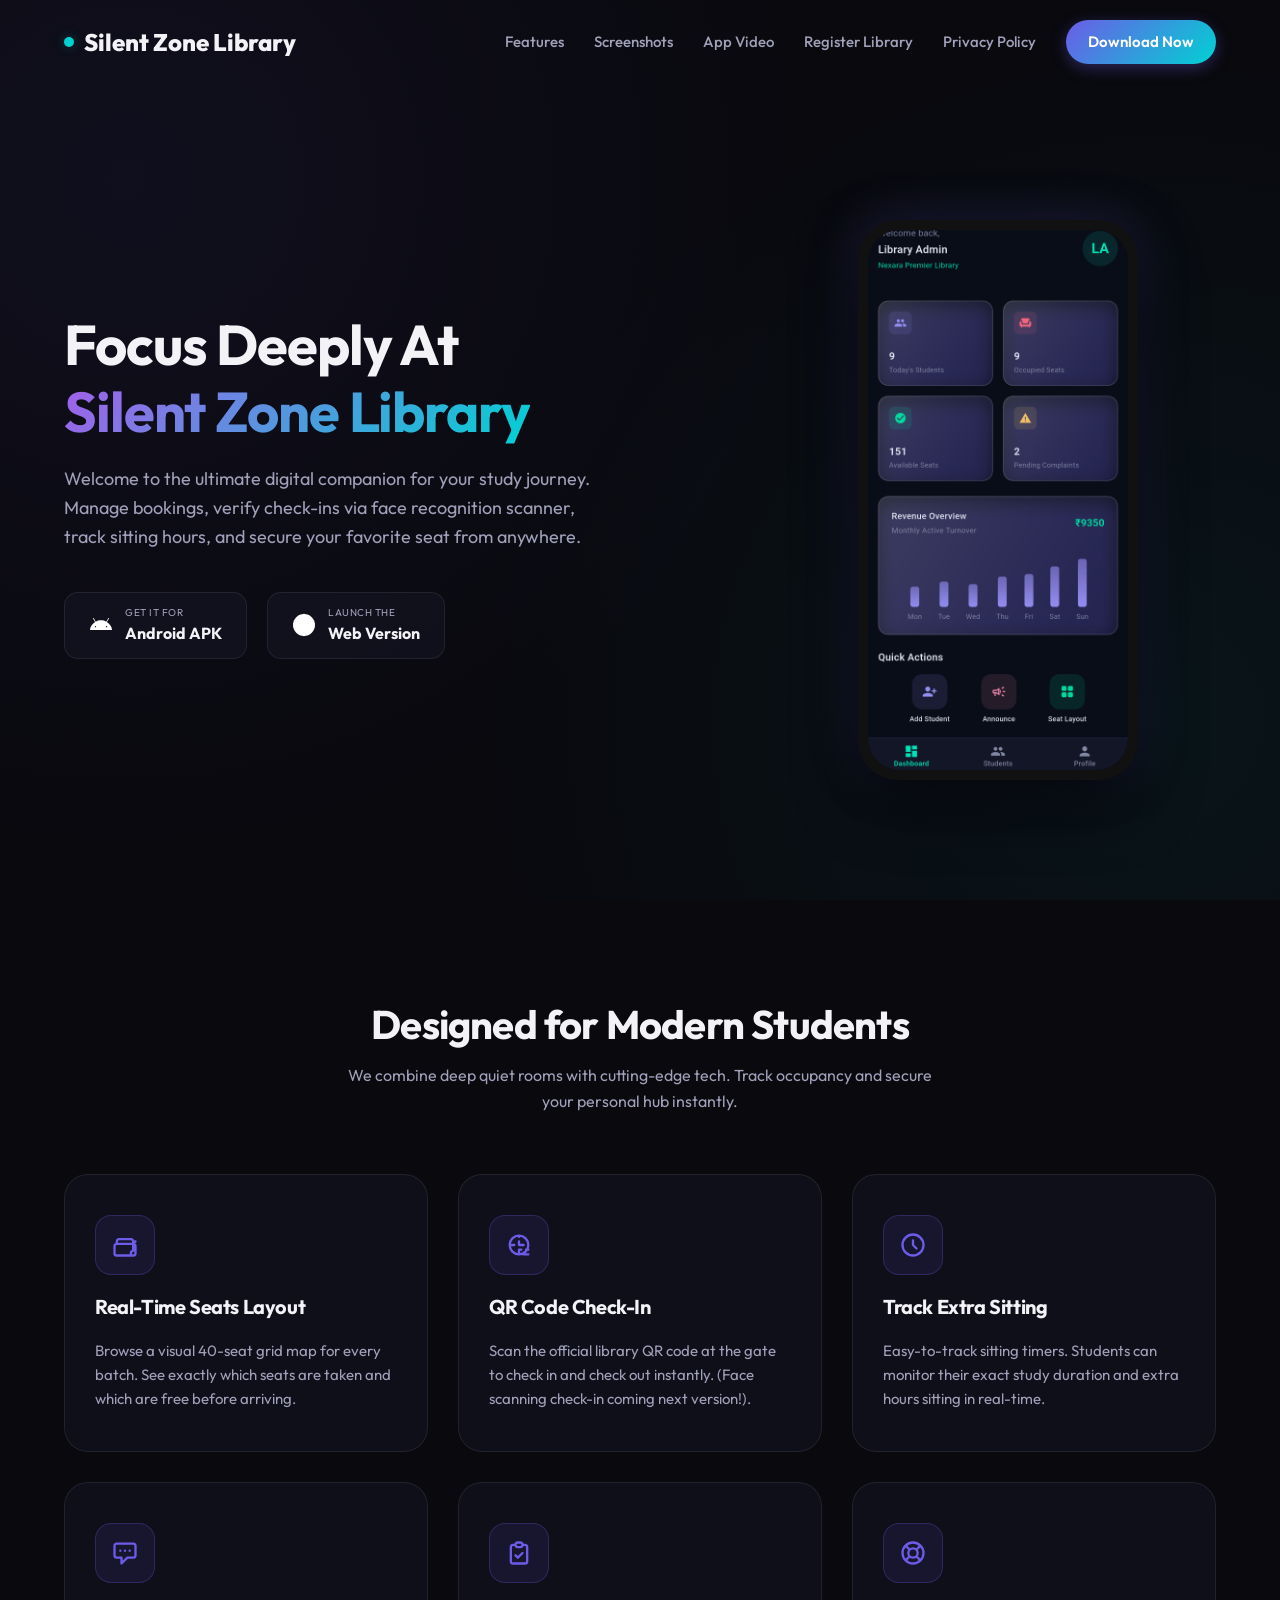
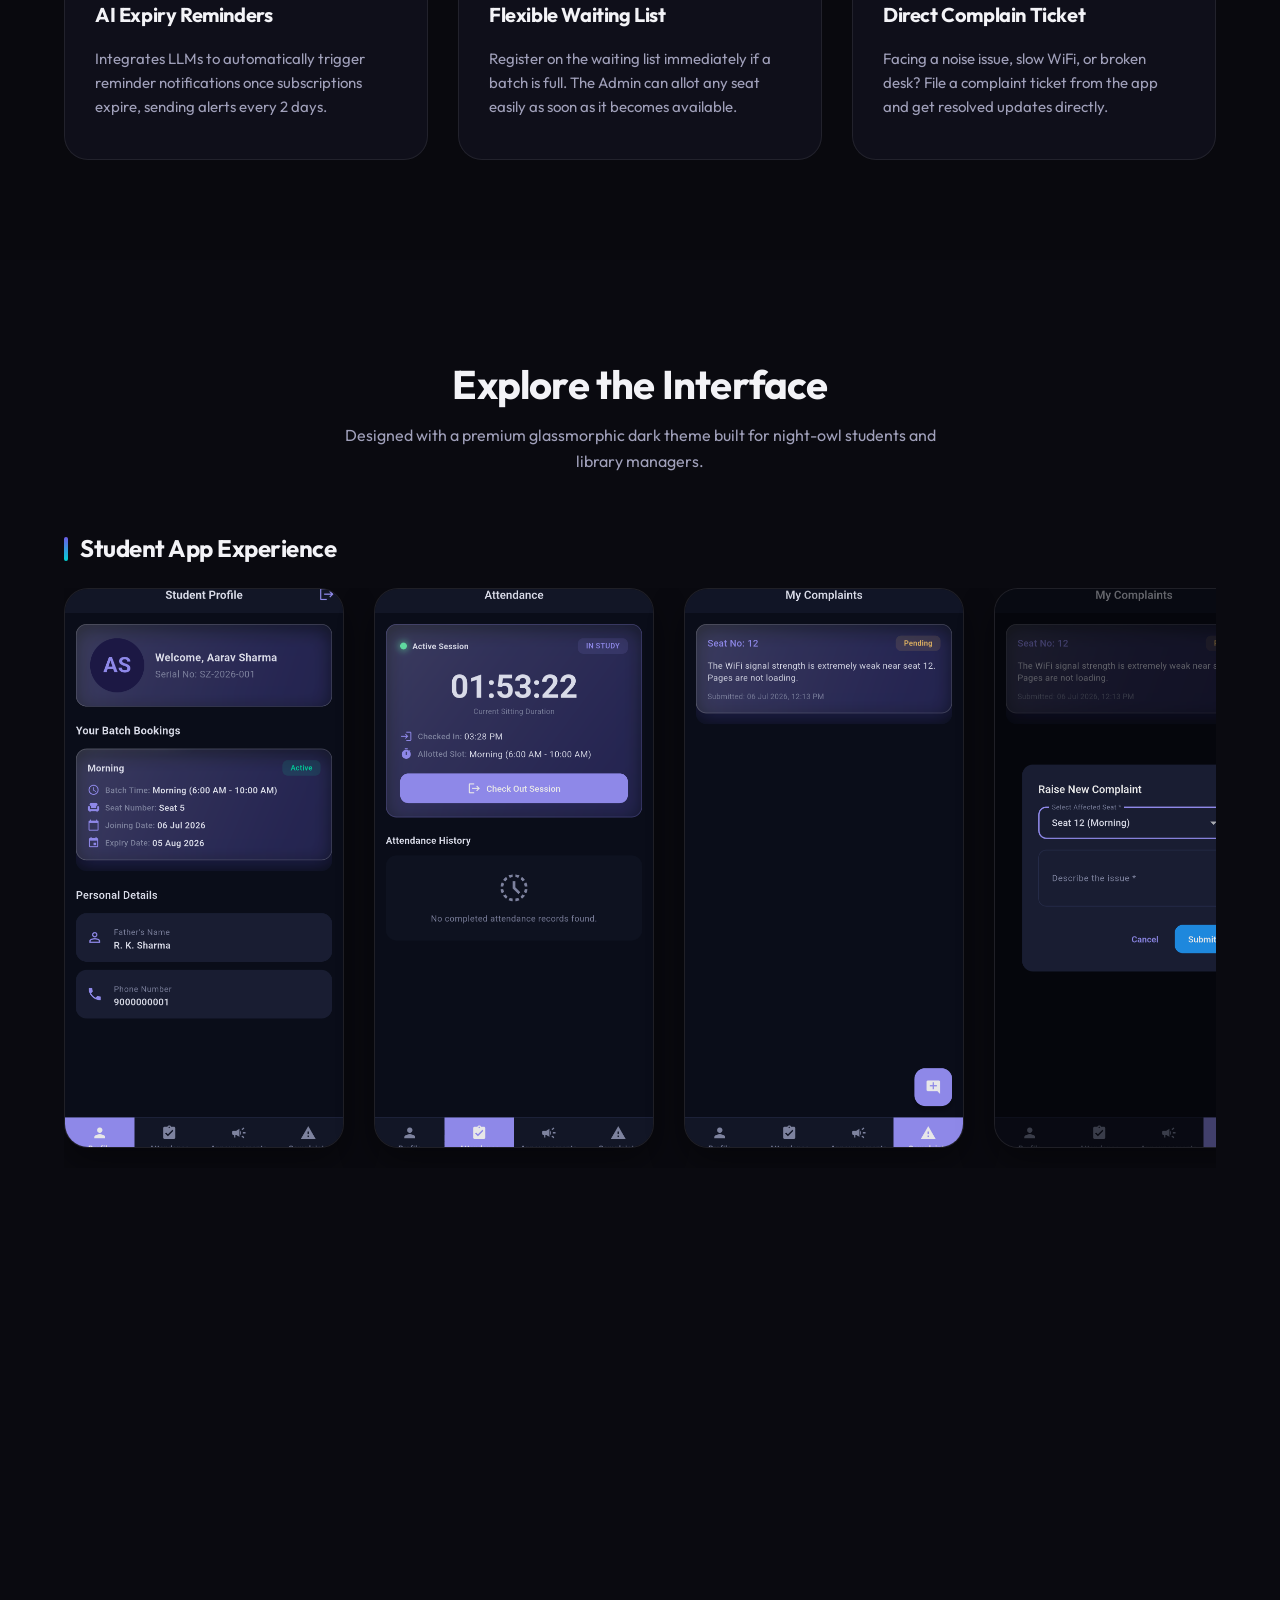
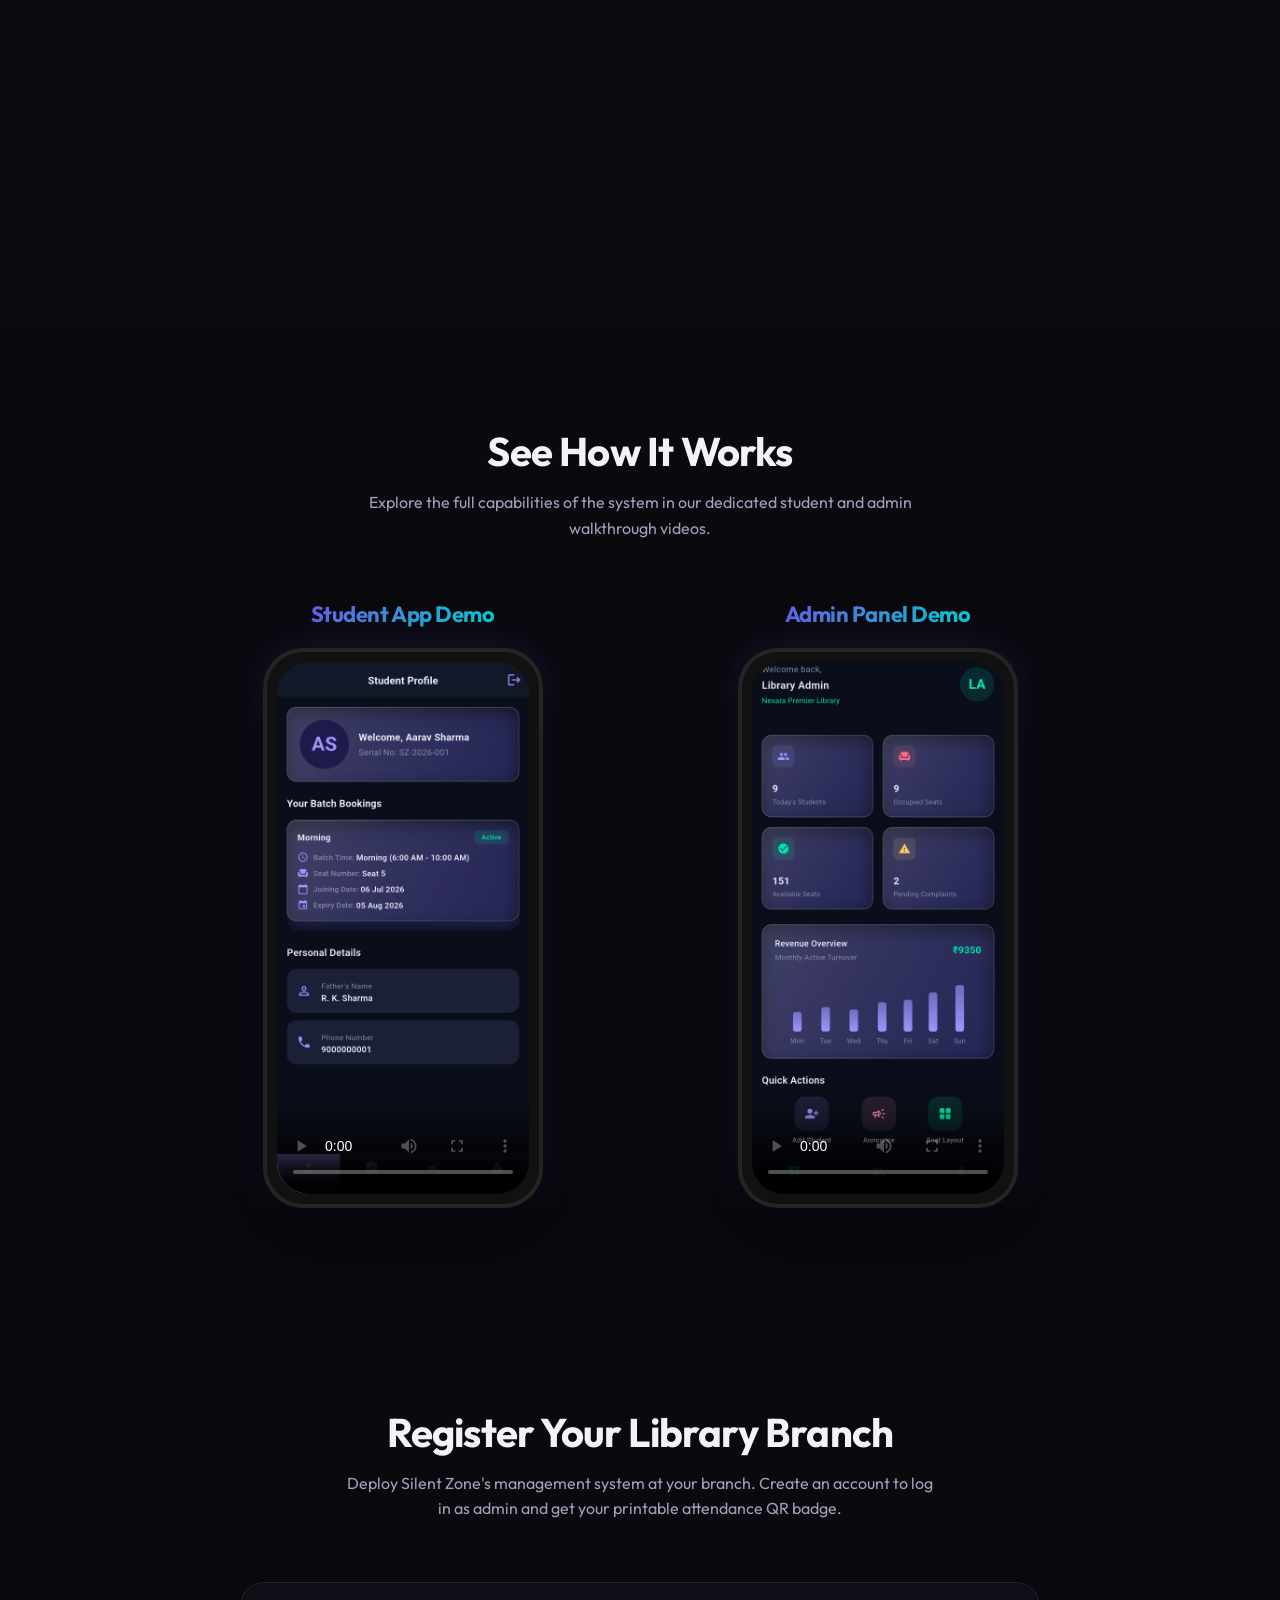
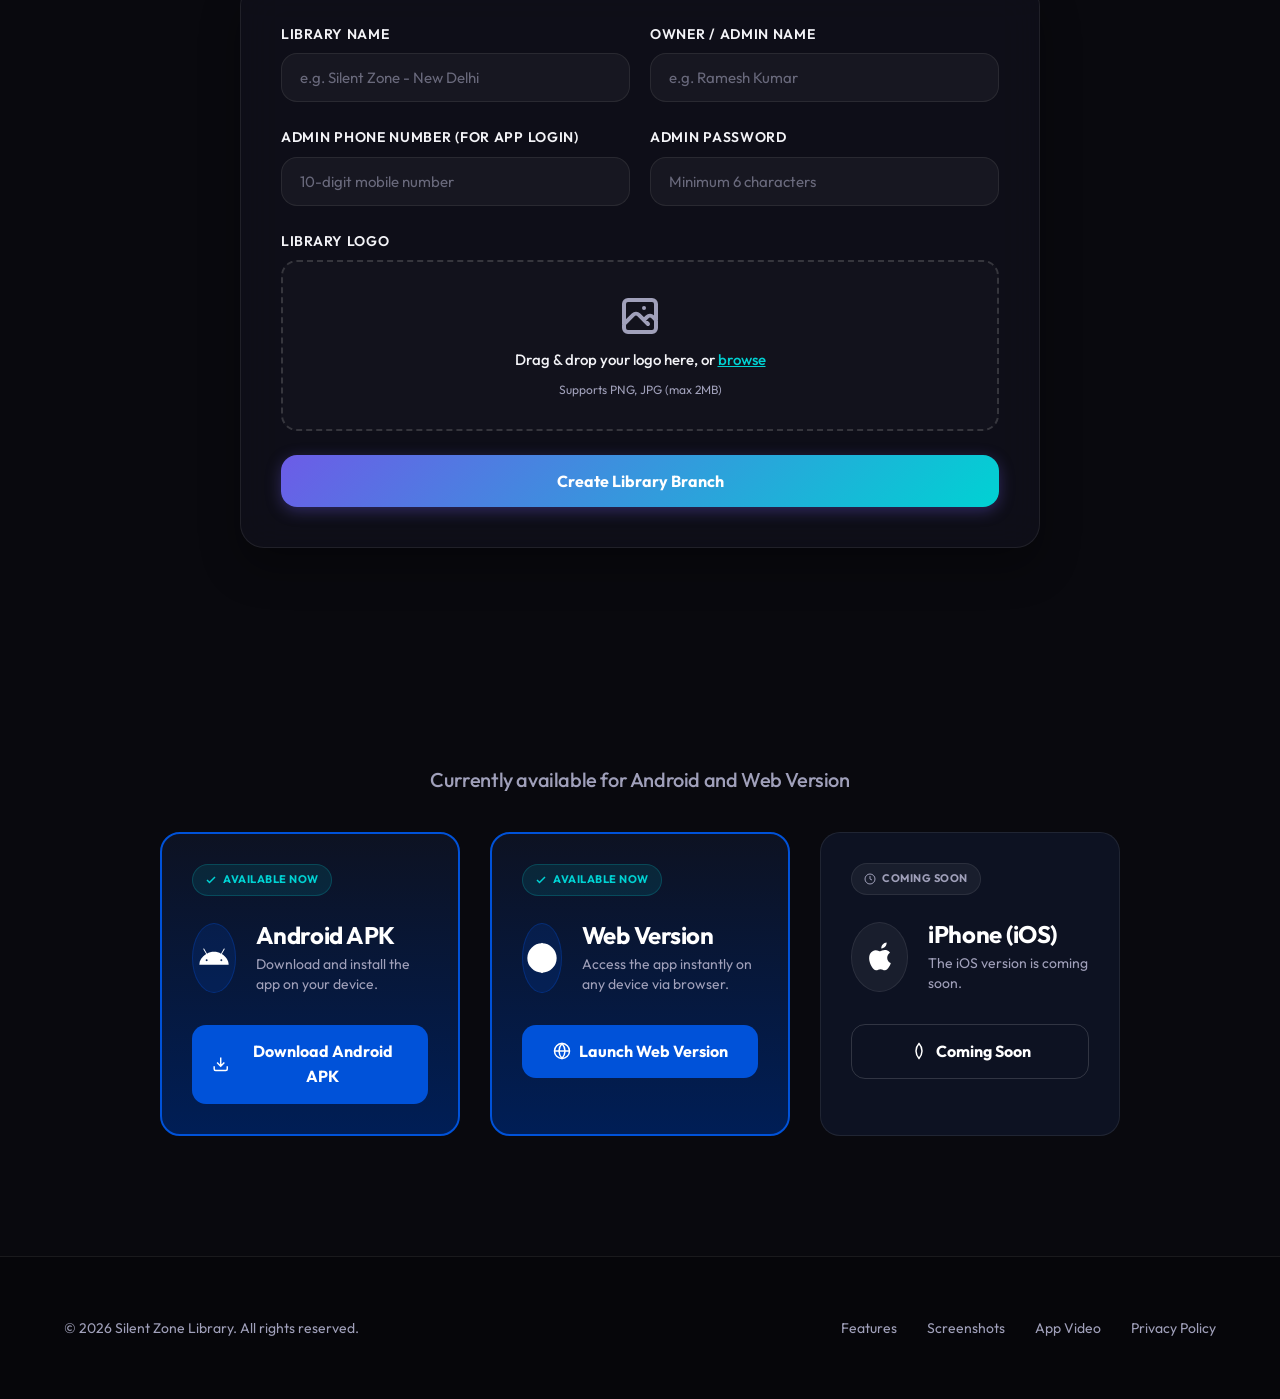
==== index.html @ d684bdae "Initial commit" ====
<!DOCTYPE html>
<html lang="en">
<head>
    <script>document.documentElement.classList.add('js-enabled');</script>
    <meta charset="UTF-8">
    <meta name="viewport" content="width=device-width, initial-scale=1.0">
    <title>Silent Zone Library - Premium Study Space App</title>
    <!-- Google Fonts -->
    <link rel="preconnect" href="https://fonts.googleapis.com">
    <link rel="preconnect" href="https://fonts.gstatic.com" crossorigin>
    <link href="https://fonts.googleapis.com/css2?family=Outfit:wght@400;600;700;800&family=Inter:wght@400;500;600&display=swap" rel="stylesheet">
    <!-- Custom Style Sheet -->
    <link rel="stylesheet" href="styles.css">
</head>
<body>

    <!-- Header & Navigation -->
    <header>
        <div class="nav-container">
            <a href="#" class="brand">
                <div class="brand-dot"></div>
                Silent Zone Library
            </a>
            <nav>
                <a href="#features">Features</a>
                <a href="#screenshots">Screenshots</a>
                <a href="#video">App Video</a>
                <a href="#register">Register Library</a>
                <a href="privacy.html">Privacy Policy</a>
                <a href="#download" class="btn-header">Download Now</a>
            </nav>
        </div>
    </header>

    <!-- Hero Section -->
    <section class="hero" id="home">
        <div class="hero-container">
            <div class="hero-content reveal active">
                <h1>Focus Deeply At <br><span class="gradient-text">Silent Zone Library</span></h1>
                <p>Welcome to the ultimate digital companion for your study journey. Manage bookings, verify check-ins via face recognition scanner, track sitting hours, and secure your favorite seat from anywhere.</p>
                
                <div class="download-badges">
                    <!-- Android Download Link -->
                    <a href="./assets/apk/app-release.apk" download class="badge-btn">
                        <svg viewBox="0 0 24 24">
                            <path d="M17.52 14.37c-.38 0-.7-.31-.7-.7s.31-.7.7-.7.7.31.7.7-.32.7-.7.7zm-11.04 0c-.38 0-.7-.31-.7-.7s.31-.7.7-.7.7.31.7.7-.31.7-.7.7zm11.4-5.32l2.08-3.61c.1-.17.04-.39-.13-.49-.17-.1-.39-.04-.49.13l-2.11 3.65C15.82 7.73 14 7.25 12 7.25s-3.82.48-5.24 1.48L4.65 5.08c-.1-.17-.32-.23-.49-.13-.17.1-.23.32-.13.49l2.08 3.61C2.94 11.23 1 13.9 1 17h22c0-3.1-1.94-5.77-5.12-7.95zM3.05 18C3.02 18 3 18 3 18h18c0 0-.02 0-.05 0H3.05z"/>
                        </svg>
                        <div class="badge-text">
                            <span>Get it for</span>
                            <span>Android APK</span>
                        </div>
                    </a>
                    <!-- Web Version Link -->
                    <a href="https://libraryq.netlify.app/" target="_blank" class="badge-btn">
                        <svg viewBox="0 0 24 24" fill="none" stroke="currentColor" stroke-width="2" style="width: 24px; height: 24px; stroke: #fff;">
                            <circle cx="12" cy="12" r="10"></circle>
                            <line x1="2" y1="12" x2="22" y2="12"></line>
                            <path d="M12 2a15.3 15.3 0 0 1 4 10 15.3 15.3 0 0 1-4 10 15.3 15.3 0 0 1-4-10 15.3 15.3 0 0 1 4-10z"></path>
                        </svg>
                        <div class="badge-text">
                            <span>Launch the</span>
                            <span>Web Version</span>
                        </div>
                    </a>
                </div>
            </div>
            
            <div class="hero-visual reveal">
                <div class="hero-mockup-wrapper">
                    <div class="hero-mockup-screen">
                        <img src="assets/images/screenshot_2.png" alt="Silent Zone App Home" class="hero-mockup-image">
                    </div>
                </div>
            </div>
        </div>
    </section>

    <!-- Features Section -->
    <section class="features" id="features">
        <div class="section-header reveal">
            <h2>Designed for Modern Students</h2>
            <p>We combine deep quiet rooms with cutting-edge tech. Track occupancy and secure your personal hub instantly.</p>
        </div>
        
        <div class="features-grid">
            <!-- Feature 1 -->
            <div class="feature-card reveal">
                <div class="feature-icon-wrapper">
                    <svg fill="none" stroke="currentColor" viewBox="0 0 24 24">
                        <path stroke-linecap="round" stroke-linejoin="round" stroke-width="2" d="M19 11H5m14 0a2 2 0 012 2v6a2 2 0 11-2-2v-6a2 2 0 012-2zM5 11V9a2 2 0 012-2h10a2 2 0 012 2v2M5 11a2 2 0 00-2 2v6a2 2 0 002 2h14a2 2 0 002-2v-6a2 2 0 00-2-2H5z"></path>
                    </svg>
                </div>
                <h3>Real-Time Seats Layout</h3>
                <p>Browse a visual 40-seat grid map for every batch. See exactly which seats are taken and which are free before arriving.</p>
            </div>
            <!-- Feature 2 -->
            <div class="feature-card reveal">
                <div class="feature-icon-wrapper">
                    <svg fill="none" stroke="currentColor" viewBox="0 0 24 24">
                        <path stroke-linecap="round" stroke-linejoin="round" stroke-width="2" d="M12 4v1m6 11h2m-6 0h-2v4m0-11v3m0 0h.01M12 12h4.01M16 20h4M4 12h4m12 0a8 8 0 11-16 0 8 8 0 0116 0z"></path>
                    </svg>
                </div>
                <h3>QR Code Check-In</h3>
                <p>Scan the official library QR code at the gate to check in and check out instantly. (Face scanning check-in coming next version!).</p>
            </div>
            <!-- Feature 3 -->
            <div class="feature-card reveal">
                <div class="feature-icon-wrapper">
                    <svg fill="none" stroke="currentColor" viewBox="0 0 24 24">
                        <path stroke-linecap="round" stroke-linejoin="round" stroke-width="2" d="M12 8v4l3 3m6-3a9 9 0 11-18 0 9 9 0 0118 0z"></path>
                    </svg>
                </div>
                <h3>Track Extra Sitting</h3>
                <p>Easy-to-track sitting timers. Students can monitor their exact study duration and extra hours sitting in real-time.</p>
            </div>
            <!-- Feature 4 -->
            <div class="feature-card reveal">
                <div class="feature-icon-wrapper">
                    <svg fill="none" stroke="currentColor" viewBox="0 0 24 24">
                        <path stroke-linecap="round" stroke-linejoin="round" stroke-width="2" d="M8 10h.01M12 10h.01M16 10h.01M9 16H5a2 2 0 01-2-2V6a2 2 0 012-2h14a2 2 0 012 2v8a2 2 0 01-2 2h-5l-5 5v-5z"></path>
                    </svg>
                </div>
                <h3>AI Expiry Reminders</h3>
                <p>Integrates LLMs to automatically trigger reminder notifications once subscriptions expire, sending alerts every 2 days.</p>
            </div>
            <!-- Feature 5 -->
            <div class="feature-card reveal">
                <div class="feature-icon-wrapper">
                    <svg fill="none" stroke="currentColor" viewBox="0 0 24 24">
                        <path stroke-linecap="round" stroke-linejoin="round" stroke-width="2" d="M9 5H7a2 2 0 00-2 2v12a2 2 0 002 2h10a2 2 0 002-2V7a2 2 0 00-2-2h-2M9 5a2 2 0 002 2h2a2 2 0 002-2M9 5a2 2 0 012-2h2a2 2 0 012 2m-6 9l2 2 4-4"></path>
                    </svg>
                </div>
                <h3>Flexible Waiting List</h3>
                <p>Register on the waiting list immediately if a batch is full. The Admin can allot any seat easily as soon as it becomes available.</p>
            </div>
            <!-- Feature 6 -->
            <div class="feature-card reveal">
                <div class="feature-icon-wrapper">
                    <svg fill="none" stroke="currentColor" viewBox="0 0 24 24">
                        <path stroke-linecap="round" stroke-linejoin="round" stroke-width="2" d="M18.364 5.636l-3.536 3.536m0 5.656l3.536 3.536M9.172 9.172L5.636 5.636m3.536 9.192l-3.536 3.536M21 12a9 9 0 11-18 0 9 9 0 0118 0zm-5 0a4 4 0 11-8 0 4 4 0 018 0z"></path>
                    </svg>
                </div>
                <h3>Direct Complain Ticket</h3>
                <p>Facing a noise issue, slow WiFi, or broken desk? File a complaint ticket from the app and get resolved updates directly.</p>
            </div>
        </div>
    </section>

    <!-- App Screenshots Dual Rows -->
    <section class="screenshots" id="screenshots">
        <div class="section-header reveal">
            <h2>Explore the Interface</h2>
            <p>Designed with a premium glassmorphic dark theme built for night-owl students and library managers.</p>
        </div>
        
        <div class="section-content-wrapper">
            <!-- Row 1: Student App -->
            <div class="screenshot-row reveal">
                <h3 class="row-title">Student App Experience</h3>
                <div class="screenshot-scroll">
                    <div class="screenshot-card">
                        <img src="assets/images/screenshot_1.png" alt="Student Home Dashboard">
                    </div>
                    <div class="screenshot-card">
                        <img src="assets/images/screenshot_3.png" alt="Attendance Logs">
                    </div>
                     <div class="screenshot-card">
                        <img src="assets/images/screenshot_5.png" alt="Attendance Logs">
                        
                    </div>
                     <div class="screenshot-card">
                        <img src="assets/images/screenshot_7.png" alt="Attendance Logs">
                        
                    </div>
                     <div class="screenshot-card">
                        <img src="assets/images/screenshot_9.png" alt="Attendance Logs">
                        
                    </div>
            </div>

            <!-- Row 2: Admin Panel -->
            <div class="screenshot-row reveal">
                <h3 class="row-title">Admin Management Panel</h3>
                <div class="screenshot-scroll">
                    <div class="screenshot-card">
                        <img src="assets/images/screenshot_2.png" alt="Live Occupancy Map">
                        
                    </div>
                    <div class="screenshot-card">
                        <img src="assets/images/screenshot_4.png" alt="Student Management Profile">
                        
                    </div>
                     <div class="screenshot-card">
                        <img src="assets/images/screenshot_6.png" alt="Student Management Profile">
                       
                    </div>
                     <div class="screenshot-card">
                        <img src="assets/images/screenshot_8.png" alt="Student Management Profile">
                    </div>
                     <div class="screenshot-card">
                        <img src="assets/images/screenshot_10.png" alt="Student Management Profile">
                      
                    </div>
                     <div class="screenshot-card">
                        <img src="assets/images/screenshot_12.png" alt="Student Management Profile">
                       
                </div>
            </div>
        </div>
    </section>

    <!-- App Video Walkthrough Section -->
    <section class="walkthrough-video" id="video">
        <div class="section-header reveal">
            <h2>See How It Works</h2>
            <p>Explore the full capabilities of the system in our dedicated student and admin walkthrough videos.</p>
        </div>
        
        <div class="video-grid reveal">
            <!-- Left Player: Student App -->
            <div class="video-card">
                <h3>Student App Demo</h3>
                <div class="video-phone-frame">
                    <video controls poster="assets/images/screenshot_1.png">
                        <source src="assets/videos/video-stu.mp4" type="video/mp4">
                        Your browser does not support the video tag.
                    </video>
                </div>
            </div>

            <!-- Right Player: Admin App -->
            <div class="video-card">
                <h3>Admin Panel Demo</h3>
                <div class="video-phone-frame">
                    <video controls poster="assets/images/screenshot_2.png">
                        <source src="assets/videos/video-admin.mp4" type="video/mp4">
                        Your browser does not support the video tag.
                    </video>
                </div>
            </div>
        </div>
    </section>

    <!-- Library Owner Registration -->
    <section class="register-section" id="register">
        <div class="section-header reveal">
            <h2>Register Your Library Branch</h2>
            <p>Deploy Silent Zone's management system at your branch. Create an account to log in as admin and get your printable attendance QR badge.</p>
        </div>

        <div class="register-container reveal">
            <form id="registerForm" class="glass-form">
                <div class="form-row">
                    <div class="form-group">
                        <label for="libName">Library Name</label>
                        <input type="text" id="libName" placeholder="e.g. Silent Zone - New Delhi" required>
                    </div>
                    <div class="form-group">
                        <label for="ownerName">Owner / Admin Name</label>
                        <input type="text" id="ownerName" placeholder="e.g. Ramesh Kumar" required>
                    </div>
                </div>

                <div class="form-row">
                    <div class="form-group">
                        <label for="adminPhone">Admin Phone Number (for app login)</label>
                        <input type="tel" id="adminPhone" placeholder="10-digit mobile number" required pattern="[0-9]{10}">
                    </div>
                    <div class="form-group">
                        <label for="adminPassword">Admin Password</label>
                        <input type="password" id="adminPassword" placeholder="Minimum 6 characters" required minlength="6">
                    </div>
                </div>

                <div class="form-group">
                    <label>Library Logo</label>
                    <div class="upload-dropzone" id="logoDropzone">
                        <input type="file" id="logoInput" accept="image/*" style="display: none;">
                        <svg class="upload-icon" viewBox="0 0 24 24" fill="none" stroke="currentColor" stroke-width="2">
                            <path stroke-linecap="round" stroke-linejoin="round" d="M4 16l4.586-4.586a2 2 0 012.828 0L16 16m-2-2l1.586-1.586a2 2 0 012.828 0L20 14m-6-6h.01M6 20h12a2 2 0 002-2V6a2 2 0 00-2-2H6a2 2 0 00-2 2v12a2 2 0 002 2z" />
                        </svg>
                        <p class="upload-text">Drag & drop your logo here, or <span class="highlight">browse</span></p>
                        <p class="upload-subtext">Supports PNG, JPG (max 2MB)</p>
                        <div class="logo-preview-container" id="logoPreviewContainer" style="display: none;">
                            <img id="logoPreview" src="" alt="Logo Preview">
                            <button type="button" class="btn-remove-logo" id="removeLogoBtn">&times;</button>
                        </div>
                    </div>
                </div>

                <div id="registerError" class="error-msg" style="display: none;"></div>

                <button type="submit" class="btn-register" id="registerSubmitBtn">
                    <span>Create Library Branch</span>
                </button>
            </form>

            <!-- Success Overlay/Card -->
            <div class="success-card" id="successCard" style="display: none;">
                <div class="success-header">
                    <div class="success-checkmark">✓</div>
                    <h2>Branch Registered Successfully!</h2>
                    <p>Your admin account is active. Log in to the mobile app using your phone number and password.</p>
                </div>

                <!-- Printable Badge Template -->
                <div class="badge-print-area" id="badgePrintArea">
                    <div class="badge-card">
                        <div class="badge-header">
                            <img class="badge-logo" id="badgeLogo" src="assets/images/logo.png" alt="Library Logo">
                            <div class="badge-title-block">
                                <h3 id="badgeLibName">Silent Zone Library</h3>
                                <span>Official Attendance Point</span>
                            </div>
                        </div>
                        <div class="badge-body">
                            <div class="qr-wrapper">
                                <img class="qr-image" id="badgeQrImage" src="" alt="Attendance QR Code">
                            </div>
                            <p class="qr-instructions">Scan this QR code using the Student App to Check In / Check Out</p>
                        </div>
                        <div class="badge-footer">
                            <div class="brand">
                                <div class="brand-dot"></div>
                                Silent Zone Library System
                            </div>
                        </div>
                    </div>
                </div>

                <div class="success-actions">
                    <button type="button" class="btn-action btn-secondary" id="btnDownloadQr">
                        <svg width="18" height="18" viewBox="0 0 24 24" fill="none" stroke="currentColor" stroke-width="2"><path d="M4 16v1a3 3 0 003 3h10a3 3 0 003-3v-1m-4-4l-4 4m0 0l-4-4m4 4V4"/></svg>
                        Download Badge
                    </button>
                    <button type="button" class="btn-action btn-primary" id="btnPrintQr">
                        <svg width="18" height="18" viewBox="0 0 24 24" fill="none" stroke="currentColor" stroke-width="2"><path d="M6 9V2h12v7M6 18H4a2 2 0 01-2-2v-5a2 2 0 012-2h16a2 2 0 012 2v5a2 2 0 01-2 2h-2m-2-9v11H8V9"/></svg>
                        Print Badge
                    </button>
                </div>
            </div>
        </div>
    </section>

    <!-- Download Section -->
    <section class="download-section" id="download">
        <div class="download-container reveal">
            <h2 class="section-title">Currently available for Android and Web Version</h2>
            <div class="app-cards-grid">
                <!-- Android Card -->
                <div class="app-card app-card-android">
                    <div class="badge-status badge-status-available">
                        <svg class="icon-check" viewBox="0 0 24 24" fill="none" stroke="currentColor" stroke-width="3">
                            <polyline points="20 6 9 17 4 12"></polyline>
                        </svg>
                        AVAILABLE NOW
                    </div>
                    <div class="app-card-content">
                        <div class="app-icon-wrapper">
                            <svg class="app-icon" viewBox="0 0 24 24">
                                <path d="M17.52 14.37c-.38 0-.7-.31-.7-.7s.31-.7.7-.7.7.31.7.7-.32.7-.7.7zm-11.04 0c-.38 0-.7-.31-.7-.7s.31-.7.7-.7.7.31.7.7-.31.7-.7.7zm11.4-5.32l2.08-3.61c.1-.17.04-.39-.13-.49-.17-.1-.39-.04-.49.13l-2.11 3.65C15.82 7.73 14 7.25 12 7.25s-3.82.48-5.24 1.48L4.65 5.08c-.1-.17-.32-.23-.49-.13-.17.1-.23.32-.13.49l2.08 3.61C2.94 11.23 1 13.9 1 17h22c0-3.1-1.94-5.77-5.12-7.95zM3.05 18C3.02 18 3 18 3 18h18c0 0-.02 0-.05 0H3.05z"/>
                            </svg>
                        </div>
                        <div class="app-details">
                            <h3>Android APK</h3>
                            <p>Download and install the app on your device.</p>
                        </div>
                    </div>
                    <a href="./assets/apk/app-release.apk" download class="btn-download btn-download-primary">
                        <svg class="btn-icon" viewBox="0 0 24 24" fill="none" stroke="currentColor" stroke-width="2">
                            <path d="M21 15v4a2 2 0 0 1-2 2H5a2 2 0 0 1-2-2v-4M7 10l5 5 5-5M12 15V3"></path>
                        </svg>
                        Download Android APK
                    </a>
                </div>

                <!-- Web Version Card (Matching Android Style) -->
                <div class="app-card app-card-web">
                    <div class="badge-status badge-status-available">
                        <svg class="icon-check" viewBox="0 0 24 24" fill="none" stroke="currentColor" stroke-width="3">
                            <polyline points="20 6 9 17 4 12"></polyline>
                        </svg>
                        AVAILABLE NOW
                    </div>
                    <div class="app-card-content">
                        <div class="app-icon-wrapper">
                            <svg class="app-icon" viewBox="0 0 24 24" fill="none" stroke="#fff" stroke-width="2">
                                <circle cx="12" cy="12" r="10"></circle>
                                <line x1="2" y1="12" x2="22" y2="12"></line>
                                <path d="M12 2a15.3 15.3 0 0 1 4 10 15.3 15.3 0 0 1-4 10 15.3 15.3 0 0 1-4-10 15.3 15.3 0 0 1 4-10z"></path>
                            </svg>
                        </div>
                        <div class="app-details">
                            <h3>Web Version</h3>
                            <p>Access the app instantly on any device via browser.</p>
                        </div>
                    </div>
                    <a href="https://libraryq.netlify.app/" target="_blank" class="btn-download btn-download-primary">
                        <svg class="btn-icon" viewBox="0 0 24 24" fill="none" stroke="currentColor" stroke-width="2">
                            <circle cx="12" cy="12" r="10"></circle>
                            <line x1="2" y1="12" x2="22" y2="12"></line>
                            <path d="M12 2a15.3 15.3 0 0 1 4 10 15.3 15.3 0 0 1-4 10 15.3 15.3 0 0 1-4-10 15.3 15.3 0 0 1 4-10z"></path>
                        </svg>
                        Launch Web Version
                    </a>
                </div>

                <!-- iOS Card -->
                <div class="app-card app-card-ios">
                    <div class="badge-status badge-status-coming">
                        <svg class="icon-clock" viewBox="0 0 24 24" fill="none" stroke="currentColor" stroke-width="2">
                            <circle cx="12" cy="12" r="10"></circle>
                            <polyline points="12 6 12 12 16 14"></polyline>
                        </svg>
                        COMING SOON
                    </div>
                    <div class="app-card-content">
                        <div class="app-icon-wrapper">
                            <svg class="app-icon" viewBox="0 0 24 24">
                                <path d="M18.71 19.5c-.83 1.24-1.71 2.45-3.05 2.47-1.34.03-1.77-.79-3.29-.79-1.53 0-2 .77-3.27.82-1.31.05-2.3-1.32-3.14-2.53C4.25 17 2.94 12.45 4.7 9.39c.87-1.52 2.43-2.48 4.12-2.51 1.28-.02 2.5.87 3.29.87.78 0 2.26-1.07 3.81-.91.65.03 2.47.26 3.64 1.98-.09.06-2.17 1.28-2.15 3.81.03 3.02 2.65 4.03 2.68 4.04-.03.07-.42 1.44-1.38 2.83M15.97 4.17c.66-.81 1.11-1.93.99-3.06-1 .04-2.22.67-2.94 1.5-.63.73-1.18 1.87-1.03 2.98 1.12.09 2.27-.58 2.98-1.42z"/>
                            </svg>
                        </div>
                        <div class="app-details">
                            <h3>iPhone (iOS)</h3>
                            <p>The iOS version is coming soon.</p>
                        </div>
                    </div>
                    <a href="#download" class="btn-download btn-download-outline">
                        <svg class="btn-icon" viewBox="0 0 24 24" fill="none" stroke="currentColor" stroke-width="2">
                            <path d="M12 2a15.3 15.3 0 0 1 4 10 15.3 15.3 0 0 1-4 10 15.3 15.3 0 0 1-4-10 15.3 15.3 0 0 1 4-10z"></path>
                        </svg>
                        Coming Soon
                    </a>
                </div>
            </div>
        </div>
    </section>

    <!-- Footer Section -->
    <footer>
        <div class="footer-container">
            <div class="footer-left">
                <p>&copy; 2026 Silent Zone Library. All rights reserved.</p>
            </div>
            <div class="footer-right">
                <a href="#features">Features</a>
                <a href="#screenshots">Screenshots</a>
                <a href="#video">App Video</a>
                <a href="privacy.html">Privacy Policy</a>
            </div>
        </div>
    </footer>

    <!-- Supabase JS Client Library -->
    <script src="https://cdn.jsdelivr.net/npm/@supabase/supabase-js@2"></script>
    <!-- Custom App Logic Script -->
    <script src="app.js"></script>
</body>
</html>
---- styles.css ----
/* Reset and Base Styles */
* {
    margin: 0;
    padding: 0;
    box-sizing: border-box;
    font-family: 'Outfit', 'Inter', -apple-system, BlinkMacSystemFont, "Segoe UI", Roboto, sans-serif;
}

:root {
    --bg-dark: #09090e;
    --bg-surface: rgba(18, 18, 29, 0.7);
    --bg-card: rgba(26, 26, 42, 0.45);
    --border-glass: rgba(255, 255, 255, 0.08);
    --border-glow: rgba(108, 92, 231, 0.4);
    
    --primary: #6c5ce7;
    --primary-glow: rgba(108, 92, 231, 0.35);
    --secondary: #00d2d3;
    --secondary-glow: rgba(0, 210, 211, 0.3);
    
    --text-main: #f3f3f7;
    --text-muted: #a0a0ba;
    
    --radius-lg: 24px;
    --radius-md: 16px;
    --radius-sm: 8px;
    
    --transition: all 0.4s cubic-bezier(0.16, 1, 0.3, 1);
}

html {
    scroll-behavior: smooth;
    background-color: var(--bg-dark);
    color: var(--text-main);
    overflow-x: hidden;
}

body {
    background-image: 
        radial-gradient(circle at 10% 20%, rgba(108, 92, 231, 0.07) 0%, transparent 50%),
        radial-gradient(circle at 90% 80%, rgba(0, 210, 211, 0.06) 0%, transparent 50%);
    background-attachment: fixed;
    line-height: 1.6;
}

/* Scrollbar Customization */
::-webkit-scrollbar {
    width: 10px;
}
::-webkit-scrollbar-track {
    background: var(--bg-dark);
}
::-webkit-scrollbar-thumb {
    background: rgba(255, 255, 255, 0.1);
    border-radius: 5px;
}
::-webkit-scrollbar-thumb:hover {
    background: var(--primary);
}

/* Typography Helpers */
h1, h2, h3 {
    font-weight: 700;
    letter-spacing: -0.02em;
    line-height: 1.2;
}

.gradient-text {
    background: linear-gradient(135deg, #a55eea, #00d2d3);
    -webkit-background-clip: text;
    -webkit-text-fill-color: transparent;
}

/* Header & Navigation */
header {
    position: fixed;
    top: 0;
    left: 0;
    width: 100%;
    z-index: 1000;
    padding: 20px 0;
    transition: var(--transition);
}

header.scrolled {
    background: rgba(9, 9, 14, 0.85);
    backdrop-filter: blur(20px);
    -webkit-backdrop-filter: blur(20px);
    border-bottom: 1px solid var(--border-glass);
    padding: 14px 0;
}

.nav-container {
    width: 90%;
    max-width: 1200px;
    margin: 0 auto;
    display: flex;
    justify-content: flex-end;
    align-items: center;
}

.brand {
    font-size: 24px;
    font-weight: 800;
    text-decoration: none;
    color: var(--text-main);
    display: flex;
    align-items: center;
    gap: 10px;
    margin-right: auto;
}

.brand-dot {
    width: 10px;
    height: 10px;
    background-color: var(--secondary);
    border-radius: 50%;
    box-shadow: 0 0 12px var(--secondary-glow);
}

nav {
    display: flex;
    gap: 30px;
    align-items: center;
}

nav a {
    color: var(--text-muted);
    text-decoration: none;
    font-size: 15px;
    font-weight: 500;
    transition: var(--transition);
}

nav a:hover {
    color: var(--text-main);
}

.btn-header {
    background: linear-gradient(135deg, var(--primary), var(--secondary));
    padding: 10px 22px;
    border-radius: 30px;
    color: #fff;
    font-weight: 600;
    box-shadow: 0 4px 15px var(--primary-glow);
}

.btn-header:hover {
    transform: translateY(-2px);
    box-shadow: 0 8px 25px var(--primary-glow);
}

/* Hero Section */
.hero {
    min-height: 100vh;
    display: flex;
    align-items: center;
    position: relative;
    padding-top: 100px;
}

.hero-container {
    width: 90%;
    max-width: 1200px;
    margin: 0 auto;
    display: grid;
    grid-template-columns: 1.2fr 0.8fr;
    gap: 60px;
    align-items: center;
}

.hero-content h1 {
    font-size: 56px;
    margin-bottom: 20px;
}

.hero-content p {
    font-size: 18px;
    color: var(--text-muted);
    margin-bottom: 40px;
    max-width: 550px;
}

.download-badges {
    display: flex;
    gap: 20px;
    margin-bottom: 30px;
}

.badge-btn {
    display: flex;
    align-items: center;
    gap: 12px;
    padding: 12px 24px;
    border-radius: 14px;
    text-decoration: none;
    background: var(--bg-card);
    border: 1px solid var(--border-glass);
    transition: var(--transition);
    cursor: pointer;
}

.badge-btn:hover {
    background: rgba(255, 255, 255, 0.05);
    border-color: var(--primary);
    transform: translateY(-3px);
    box-shadow: 0 10px 25px rgba(108, 92, 231, 0.25);
}

.badge-btn svg {
    width: 24px;
    height: 24px;
    fill: #fff;
}

.badge-text {
    display: flex;
    flex-direction: column;
    text-align: left;
}

.badge-text span:first-child {
    font-size: 10px;
    color: var(--text-muted);
    text-transform: uppercase;
    letter-spacing: 0.05em;
}

.badge-text span:last-child {
    font-size: 16px;
    font-weight: 700;
    color: var(--text-main);
}

.hero-visual {
    position: relative;
    display: flex;
    justify-content: center;
    align-items: center;
}

.hero-mockup-wrapper {
    position: relative;
    width: 280px;
    height: 560px;
    border-radius: 40px;
    padding: 10px;
    background: #111;
    box-shadow: 0 25px 60px rgba(0, 0, 0, 0.8), 0 0 50px rgba(108, 92, 231, 0.25);
    animation: float 6s ease-in-out infinite;
}

.hero-mockup-screen {
    width: 100%;
    height: 100%;
    border-radius: 32px;
    overflow: hidden;
    background-color: var(--bg-dark);
}

.hero-mockup-image {
    width: 100%;
    height: 100%;
    object-fit: cover;
    opacity: 0.95;
    transition: var(--transition);
}

@keyframes float {
    0%, 100% { transform: translateY(0); }
    50% { transform: translateY(-15px); }
}

/* Features Section */
.features {
    padding: 100px 0;
    position: relative;
}

.section-header {
    width: 90%;
    max-width: 1200px;
    margin: 0 auto 60px auto;
    text-align: center;
}

.section-header h2 {
    font-size: 40px;
    margin-bottom: 15px;
}

.section-header p {
    font-size: 16px;
    color: var(--text-muted);
    max-width: 600px;
    margin: 0 auto;
}

.features-grid {
    width: 90%;
    max-width: 1200px;
    margin: 0 auto;
    display: grid;
    grid-template-columns: repeat(auto-fit, minmax(280px, 1fr));
    gap: 30px;
}

.feature-card {
    background: var(--bg-card);
    border: 1px solid var(--border-glass);
    border-radius: var(--radius-lg);
    padding: 40px 30px;
    transition: var(--transition);
    backdrop-filter: blur(10px);
    -webkit-backdrop-filter: blur(10px);
    display: flex;
    flex-direction: column;
    gap: 20px;
}

.feature-card:hover {
    transform: translateY(-8px);
    border-color: var(--border-glow);
    box-shadow: 0 15px 40px rgba(108, 92, 231, 0.15);
}

.feature-icon-wrapper {
    width: 60px;
    height: 60px;
    background: rgba(108, 92, 231, 0.1);
    border-radius: var(--radius-md);
    display: flex;
    align-items: center;
    justify-content: center;
    border: 1px solid rgba(108, 92, 231, 0.25);
    color: var(--primary);
}

.feature-icon-wrapper svg {
    width: 28px;
    height: 28px;
}

.feature-card h3 {
    font-size: 20px;
    color: var(--text-main);
}

.feature-card p {
    font-size: 15px;
    color: var(--text-muted);
    line-height: 1.6;
}

/* App Screenshots Dual Rows */
.screenshots {
    padding: 100px 0;
    background: rgba(18, 18, 29, 0.2);
}

.section-content-wrapper {
    width: 90%;
    max-width: 1200px;
    margin: 0 auto;
    display: flex;
    flex-direction: column;
    gap: 60px;
}

.screenshot-row {
    display: flex;
    flex-direction: column;
    gap: 25px;
}

.row-title {
    font-size: 24px;
    font-weight: 700;
    color: var(--text-main);
    display: flex;
    align-items: center;
    gap: 12px;
}

.row-title::before {
    content: '';
    display: inline-block;
    width: 4px;
    height: 24px;
    background: linear-gradient(to bottom, var(--primary), var(--secondary));
    border-radius: 2px;
}

.screenshot-scroll {
    display: flex;
    gap: 30px;
    overflow-x: auto;
    padding-bottom: 20px;
    scroll-snap-type: x mandatory;
    scrollbar-width: thin;
    scrollbar-color: rgba(255, 255, 255, 0.1) transparent;
    -webkit-overflow-scrolling: touch;
}

.screenshot-scroll::-webkit-scrollbar {
    height: 6px;
}

.screenshot-scroll::-webkit-scrollbar-track {
    background: transparent;
}

.screenshot-scroll::-webkit-scrollbar-thumb {
    background: rgba(255, 255, 255, 0.1);
    border-radius: 10px;
}

.screenshot-scroll::-webkit-scrollbar-thumb:hover {
    background: var(--primary);
}

.screenshot-card {
    flex: 0 0 280px;
    height: 560px;
    border-radius: var(--radius-lg);
    overflow: hidden;
    position: relative;
    border: 1px solid var(--border-glass);
    background: #0d0d15;
    box-shadow: 0 15px 35px rgba(0, 0, 0, 0.4);
    transition: var(--transition);
    scroll-snap-align: start;
}

.screenshot-card img {
    width: 100%;
    height: 100%;
    object-fit: cover;
    opacity: 0.9;
    transition: var(--transition);
}

.card-caption {
    position: absolute;
    bottom: 0;
    left: 0;
    width: 100%;
    padding: 25px 20px;
    background: linear-gradient(to top, rgba(9, 9, 14, 0.95) 0%, rgba(9, 9, 14, 0.7) 70%, transparent 100%);
    border-top: 1px solid var(--border-glass);
    backdrop-filter: blur(5px);
    -webkit-backdrop-filter: blur(5px);
    transform: translateY(0);
    transition: var(--transition);
}

.card-caption h4 {
    font-size: 16px;
    font-weight: 700;
    color: var(--text-main);
    margin-bottom: 5px;
}

.card-caption p {
    font-size: 13px;
    color: var(--text-muted);
    line-height: 1.4;
}

.screenshot-card:hover {
    transform: translateY(-8px);
    border-color: var(--border-glow);
    box-shadow: 0 20px 45px rgba(108, 92, 231, 0.25);
}

.screenshot-card:hover img {
    transform: scale(1.05);
    opacity: 1;
}

/* Video Walkthrough Section */
.walkthrough-video {
    padding: 100px 0;
}

.video-grid {
    width: 90%;
    max-width: 900px;
    margin: 0 auto;
    display: grid;
    grid-template-columns: repeat(auto-fit, minmax(280px, 1fr));
    gap: 50px;
    justify-content: center;
}

.video-card {
    display: flex;
    flex-direction: column;
    align-items: center;
    gap: 20px;
}

.video-card h3 {
    font-size: 22px;
    font-weight: 700;
    color: var(--text-main);
    background: linear-gradient(135deg, var(--primary), var(--secondary));
    -webkit-background-clip: text;
    -webkit-text-fill-color: transparent;
}

.video-phone-frame {
    width: 280px;
    height: 560px;
    border-radius: 40px;
    padding: 10px;
    background: #111;
    border: 4px solid var(--border-glass);
    box-shadow: 0 25px 60px rgba(0, 0, 0, 0.8), 0 0 40px rgba(108, 92, 231, 0.2);
    aspect-ratio: 9/16;
    overflow: hidden;
}

.video-phone-frame video {
    width: 100%;
    height: 100%;
    object-fit: cover;
    border-radius: 32px;
}

/* Download Callout Section */
.download-section {
    padding: 120px 0;
    position: relative;
}

.download-card {
    width: 90%;
    max-width: 1000px;
    margin: 0 auto;
    background: linear-gradient(135deg, rgba(108, 92, 231, 0.15) 0%, rgba(0, 210, 211, 0.1) 100%);
    border: 1px solid var(--border-glass);
    border-radius: var(--radius-lg);
    padding: 80px 40px;
    text-align: center;
    position: relative;
    overflow: hidden;
    backdrop-filter: blur(15px);
    -webkit-backdrop-filter: blur(15px);
}

.download-card::before {
    content: '';
    position: absolute;
    top: -50%;
    left: -50%;
    width: 200%;
    height: 200%;
    background: radial-gradient(circle, rgba(108, 92, 231, 0.1) 0%, transparent 70%);
    pointer-events: none;
}

.download-card h2 {
    font-size: 44px;
    margin-bottom: 20px;
}

.download-card p {
    font-size: 18px;
    color: var(--text-muted);
    margin-bottom: 40px;
    max-width: 600px;
    margin-left: auto;
    margin-right: auto;
}

.download-card .download-badges {
    justify-content: center;
}

/* Footer Section */
footer {
    padding: 60px 0;
    border-top: 1px solid var(--border-glass);
    background: #06060a;
}

.footer-container {
    width: 90%;
    max-width: 1200px;
    margin: 0 auto;
    display: flex;
    justify-content: space-between;
    align-items: center;
    flex-wrap: wrap;
    gap: 30px;
}

.footer-left p {
    color: var(--text-muted);
    font-size: 14px;
}

.footer-right {
    display: flex;
    gap: 30px;
}

.footer-right a {
    color: var(--text-muted);
    text-decoration: none;
    font-size: 14px;
    transition: var(--transition);
}

.footer-right a:hover {
    color: var(--text-main);
}

/* Animation Styles */
.js-enabled .reveal {
    opacity: 0;
    transform: translateY(30px);
    transition: opacity 0.8s ease, transform 0.8s cubic-bezier(0.16, 1, 0.3, 1);
}

.reveal {
    opacity: 1;
    transition: opacity 0.8s ease, transform 0.8s cubic-bezier(0.16, 1, 0.3, 1);
}

.reveal.active {
    opacity: 1;
    transform: translateY(0);
}

/* Responsive Rules */
@media (max-width: 968px) {
    .hero-container {
        grid-template-columns: 1fr;
        text-align: center;
        gap: 40px;
    }
    
    .hero-content p {
        margin-left: auto;
        margin-right: auto;
    }
    
    .download-badges {
        justify-content: center;
    }
    
    .hero-visual {
        margin-top: 20px;
    }
    
    .section-header h2 {
        font-size: 32px;
    }
    
    .download-card h2 {
        font-size: 32px;
    }
    
    .download-card {
        padding: 50px 20px;
    }
    
    .footer-container {
        flex-direction: column;
        text-align: center;
    }
}

/* ==========================================================================
   Library Owner Registration & QR Badge Generator
   ========================================================================== */

.register-section {
    padding: 100px 0;
    position: relative;
}

.register-container {
    width: 90%;
    max-width: 800px;
    margin: 40px auto 0 auto;
    position: relative;
}

.glass-form, .success-card {
    background: var(--bg-surface);
    backdrop-filter: blur(20px);
    -webkit-backdrop-filter: blur(20px);
    border: 1px solid var(--border-glass);
    border-radius: var(--radius-lg);
    padding: 40px;
    box-shadow: 0 20px 40px rgba(0, 0, 0, 0.3);
    transition: var(--transition);
}

.success-card {
    border-color: var(--border-glow);
    box-shadow: 0 0 30px rgba(108, 92, 231, 0.15);
}

.form-row {
    display: grid;
    grid-template-columns: 1fr 1fr;
    gap: 20px;
}

@media (max-width: 600px) {
    .form-row {
        grid-template-columns: 1fr;
        gap: 0;
    }
}

.form-group {
    margin-bottom: 24px;
    display: flex;
    flex-direction: column;
    gap: 8px;
}

.form-group label {
    font-size: 14px;
    font-weight: 600;
    color: var(--text-main);
    text-transform: uppercase;
    letter-spacing: 0.05em;
}

.form-group input {
    background: rgba(255, 255, 255, 0.04);
    border: 1px solid var(--border-glass);
    border-radius: var(--radius-md);
    padding: 14px 18px;
    color: var(--text-main);
    font-size: 15px;
    transition: var(--transition);
    outline: none;
}

.form-group input:focus {
    background: rgba(255, 255, 255, 0.07);
    border-color: var(--primary);
    box-shadow: 0 0 10px rgba(108, 92, 231, 0.2);
}

.form-group input::placeholder {
    color: var(--text-muted);
    opacity: 0.6;
}

/* Upload Dropzone styling */
.upload-dropzone {
    border: 2px dashed rgba(255, 255, 255, 0.15);
    border-radius: var(--radius-md);
    padding: 30px 20px;
    text-align: center;
    background: rgba(255, 255, 255, 0.02);
    cursor: pointer;
    transition: var(--transition);
    position: relative;
    display: flex;
    flex-direction: column;
    align-items: center;
    justify-content: center;
    gap: 8px;
}

.upload-dropzone.dragover, .upload-dropzone:hover {
    border-color: var(--secondary);
    background: rgba(0, 210, 211, 0.04);
}

.upload-icon {
    width: 48px;
    height: 48px;
    color: var(--text-muted);
    transition: var(--transition);
}

.upload-dropzone:hover .upload-icon {
    color: var(--secondary);
    transform: scale(1.1);
}

.upload-text {
    font-size: 15px;
    font-weight: 500;
}

.upload-text .highlight {
    color: var(--secondary);
    text-decoration: underline;
}

.upload-subtext {
    font-size: 12px;
    color: var(--text-muted);
}

/* Logo Preview */
.logo-preview-container {
    position: absolute;
    top: 0;
    left: 0;
    width: 100%;
    height: 100%;
    background: var(--bg-dark);
    border-radius: var(--radius-md);
    display: flex;
    align-items: center;
    justify-content: center;
    z-index: 10;
}

.logo-preview-container img {
    max-height: 85%;
    max-width: 85%;
    object-fit: contain;
    border-radius: var(--radius-sm);
}

.btn-remove-logo {
    position: absolute;
    top: 10px;
    right: 10px;
    background: rgba(255, 79, 110, 0.9);
    color: white;
    border: none;
    border-radius: 50%;
    width: 28px;
    height: 28px;
    font-size: 18px;
    font-weight: 700;
    cursor: pointer;
    display: flex;
    align-items: center;
    justify-content: center;
    transition: var(--transition);
    box-shadow: 0 4px 10px rgba(255, 79, 110, 0.3);
}

.btn-remove-logo:hover {
    transform: scale(1.1);
    background: #ff4f6e;
}

.error-msg {
    background: rgba(255, 79, 110, 0.1);
    border: 1px solid rgba(255, 79, 110, 0.3);
    color: #ff6b85;
    border-radius: var(--radius-md);
    padding: 14px 20px;
    font-size: 14px;
    font-weight: 500;
    margin-bottom: 24px;
    text-align: center;
}

.btn-register {
    width: 100%;
    background: linear-gradient(135deg, var(--primary), var(--secondary));
    border: none;
    padding: 16px;
    border-radius: var(--radius-md);
    color: white;
    font-size: 16px;
    font-weight: 700;
    cursor: pointer;
    box-shadow: 0 4px 15px var(--primary-glow);
    transition: var(--transition);
}

.btn-register:hover:not(:disabled) {
    transform: translateY(-2px);
    box-shadow: 0 8px 25px var(--primary-glow);
}

.btn-register:disabled {
    opacity: 0.7;
    cursor: not-allowed;
}

/* Success Card & Printable Badge */
.success-header {
    text-align: center;
    margin-bottom: 30px;
}

.success-checkmark {
    width: 60px;
    height: 60px;
    border-radius: 50%;
    background: rgba(0, 210, 211, 0.15);
    color: var(--secondary);
    display: flex;
    align-items: center;
    justify-content: center;
    font-size: 30px;
    font-weight: 800;
    margin: 0 auto 20px auto;
    box-shadow: 0 0 15px var(--secondary-glow);
}

.success-header h2 {
    font-size: 26px;
    margin-bottom: 10px;
    color: var(--text-main);
}

.success-header p {
    color: var(--text-muted);
    font-size: 15px;
    max-width: 500px;
    margin: 0 auto;
}

/* Badge Print Area */
.badge-print-area {
    display: flex;
    justify-content: center;
    margin: 30px 0;
}

.badge-card {
    width: 320px;
    background: #09090e;
    border: 3px solid var(--primary);
    border-radius: var(--radius-md);
    padding: 24px;
    box-shadow: 0 0 20px rgba(108, 92, 231, 0.2);
    display: flex;
    flex-direction: column;
    align-items: center;
    gap: 20px;
    text-align: center;
    color: #f3f3f7;
}

.badge-header {
    display: flex;
    align-items: center;
    gap: 12px;
    width: 100%;
    border-bottom: 1px solid rgba(255, 255, 255, 0.1);
    padding-bottom: 12px;
    text-align: left;
}

.badge-logo {
    width: 48px;
    height: 48px;
    border-radius: var(--radius-sm);
    object-fit: cover;
    border: 1px solid rgba(255, 255, 255, 0.1);
}

.badge-title-block h3 {
    font-size: 18px;
    font-weight: 700;
    margin-bottom: 2px;
    white-space: nowrap;
    overflow: hidden;
    text-overflow: ellipsis;
    max-width: 210px;
}

.badge-title-block span {
    font-size: 12px;
    font-weight: 500;
    color: var(--secondary);
    text-transform: uppercase;
    letter-spacing: 0.05em;
}

.badge-body {
    display: flex;
    flex-direction: column;
    align-items: center;
    gap: 14px;
}

.qr-wrapper {
    background: white;
    padding: 12px;
    border-radius: var(--radius-md);
    box-shadow: 0 4px 15px rgba(0, 0, 0, 0.2);
}

.qr-image {
    width: 160px;
    height: 160px;
    display: block;
}

.qr-instructions {
    font-size: 12px;
    color: var(--text-muted);
    line-height: 1.4;
    max-width: 220px;
}

.badge-card .badge-footer {
    width: 100%;
    border-top: 1px solid rgba(255, 255, 255, 0.1);
    padding-top: 12px;
    display: flex;
    justify-content: center;
}

.badge-card .badge-footer .brand {
    font-size: 13px;
    font-weight: 600;
    margin: 0;
    color: var(--text-main);
    display: flex;
    align-items: center;
    gap: 8px;
}

.badge-card .badge-footer .brand-dot {
    width: 6px;
    height: 6px;
    background-color: var(--secondary);
    border-radius: 50%;
}

.success-actions {
    display: flex;
    gap: 15px;
    justify-content: center;
    margin-top: 30px;
}

.btn-action {
    display: flex;
    align-items: center;
    gap: 8px;
    border: none;
    padding: 12px 24px;
    border-radius: 30px;
    font-size: 15px;
    font-weight: 600;
    cursor: pointer;
    transition: var(--transition);
}

.btn-action.btn-secondary {
    background: rgba(255, 255, 255, 0.08);
    color: var(--text-main);
    border: 1px solid var(--border-glass);
}

.btn-action.btn-secondary:hover {
    background: rgba(255, 255, 255, 0.15);
}

.btn-action.btn-primary {
    background: linear-gradient(135deg, var(--primary), var(--secondary));
    color: white;
    box-shadow: 0 4px 15px var(--primary-glow);
}

.btn-action.btn-primary:hover {
    transform: translateY(-2px);
    box-shadow: 0 8px 25px var(--primary-glow);
}

/* ==========================================================================
   Print Styles
   ========================================================================== */
@media print {
    body * {
        visibility: hidden;
    }
    
    #badgePrintArea, #badgePrintArea * {
        visibility: visible;
    }
    
    #badgePrintArea {
        position: absolute;
        left: 50%;
        top: 40%;
        transform: translate(-50%, -50%);
        width: 100%;
        display: flex;
        justify-content: center;
        background: white !important;
    }
    
    .badge-card {
        border: 4px solid #6c5ce7 !important;
        background: #09090e !important;
        color: #f3f3f7 !important;
        -webkit-print-color-adjust: exact;
        print-color-adjust: exact;
        box-shadow: none !important;
        width: 350px !important;
        padding: 30px !important;
        gap: 25px !important;
    }
    
    .badge-header {
        border-color: rgba(255, 255, 255, 0.15) !important;
    }
    
    .badge-footer {
        border-color: rgba(255, 255, 255, 0.15) !important;
    }
    
    .qr-wrapper {
        box-shadow: none !important;
    }
}

/* App Download Cards Custom Styles */
.download-container {
    width: 90%;
    max-width: 960px;
    margin: 0 auto;
    text-align: center;
}

.download-container .section-title {
    font-size: 20px;
    font-weight: 500;
    color: var(--text-muted);
    margin-bottom: 40px;
}

.app-cards-grid {
    display: grid;
    grid-template-columns: repeat(3, 1fr);
    gap: 30px;
}

@media (max-width: 992px) {
    .app-cards-grid {
        grid-template-columns: repeat(2, 1fr);
    }
}

@media (max-width: 768px) {
    .app-cards-grid {
        grid-template-columns: 1fr;
    }
}

.app-card {
    background: #0d1222;
    border-radius: 20px;
    padding: 30px;
    position: relative;
    display: flex;
    flex-direction: column;
    align-items: flex-start;
    text-align: left;
    transition: transform 0.3s ease, border-color 0.3s ease, box-shadow 0.3s ease;
}

.app-card-android, .app-card-web {
    border: 2px solid #0052d9;
    background: linear-gradient(180deg, #0d1222 0%, #001e56 100%);
}

.app-card-ios {
    border: 1px solid rgba(255, 255, 255, 0.08);
}

.app-card:hover {
    transform: translateY(-5px);
    box-shadow: 0 15px 35px rgba(0, 0, 0, 0.4);
}

/* Badge Status Styles */
.badge-status {
    font-size: 11px;
    font-weight: 700;
    padding: 6px 12px;
    border-radius: 20px;
    display: flex;
    align-items: center;
    gap: 6px;
    margin-bottom: 25px;
    letter-spacing: 0.5px;
}

.badge-status-available {
    background: rgba(0, 210, 211, 0.1);
    color: #00d2d3;
    border: 1px solid rgba(0, 210, 211, 0.2);
}

.badge-status-coming {
    background: rgba(255, 255, 255, 0.05);
    color: var(--text-muted);
    border: 1px solid rgba(255, 255, 255, 0.08);
}

.badge-status svg {
    width: 12px;
    height: 12px;
}

/* Card Content Styles */
.app-card-content {
    display: flex;
    align-items: center;
    gap: 20px;
    margin-bottom: 30px;
    width: 100%;
}

.app-icon-wrapper {
    width: 70px;
    height: 70px;
    border-radius: 50%;
    display: flex;
    align-items: center;
    justify-content: center;
}

.app-card-android .app-icon-wrapper, .app-card-web .app-icon-wrapper {
    background: rgba(0, 82, 217, 0.15);
    border: 1px solid rgba(0, 82, 217, 0.3);
}

.app-card-ios .app-icon-wrapper {
    background: rgba(255, 255, 255, 0.05);
    border: 1px solid rgba(255, 255, 255, 0.08);
}

.app-icon {
    width: 32px;
    height: 32px;
    fill: #ffffff;
}

.app-card-android .app-icon {
    fill: #ffffff;
}

.app-details h3 {
    font-size: 24px;
    font-weight: 700;
    color: #ffffff;
    margin-bottom: 6px;
    margin-top: 0;
}

.app-details p {
    font-size: 14px;
    color: var(--text-muted);
    margin: 0;
    line-height: 1.4;
}

/* Download Buttons Styles */
.btn-download {
    width: 100%;
    padding: 14px 20px;
    border-radius: 14px;
    font-size: 16px;
    font-weight: 700;
    text-align: center;
    text-decoration: none;
    display: flex;
    align-items: center;
    justify-content: center;
    gap: 8px;
    transition: background 0.2s, border-color 0.2s, transform 0.2s;
    cursor: pointer;
}

.btn-download-primary {
    background: #0052d9;
    color: #ffffff;
    border: none;
}

.btn-download-primary:hover {
    background: #0066ff;
    box-shadow: 0 8px 20px rgba(0, 82, 217, 0.4);
}

.btn-download-outline {
    background: transparent;
    color: #ffffff;
    border: 1px solid rgba(255, 255, 255, 0.15);
}

.btn-download-outline:hover {
    background: rgba(255, 255, 255, 0.05);
    border-color: rgba(255, 255, 255, 0.3);
}

.btn-icon {
    width: 18px;
    height: 18px;
}

.ios-caption {
    font-size: 12px;
    color: var(--text-muted);
    margin-top: 15px;
    width: 100%;
    text-align: center;
}
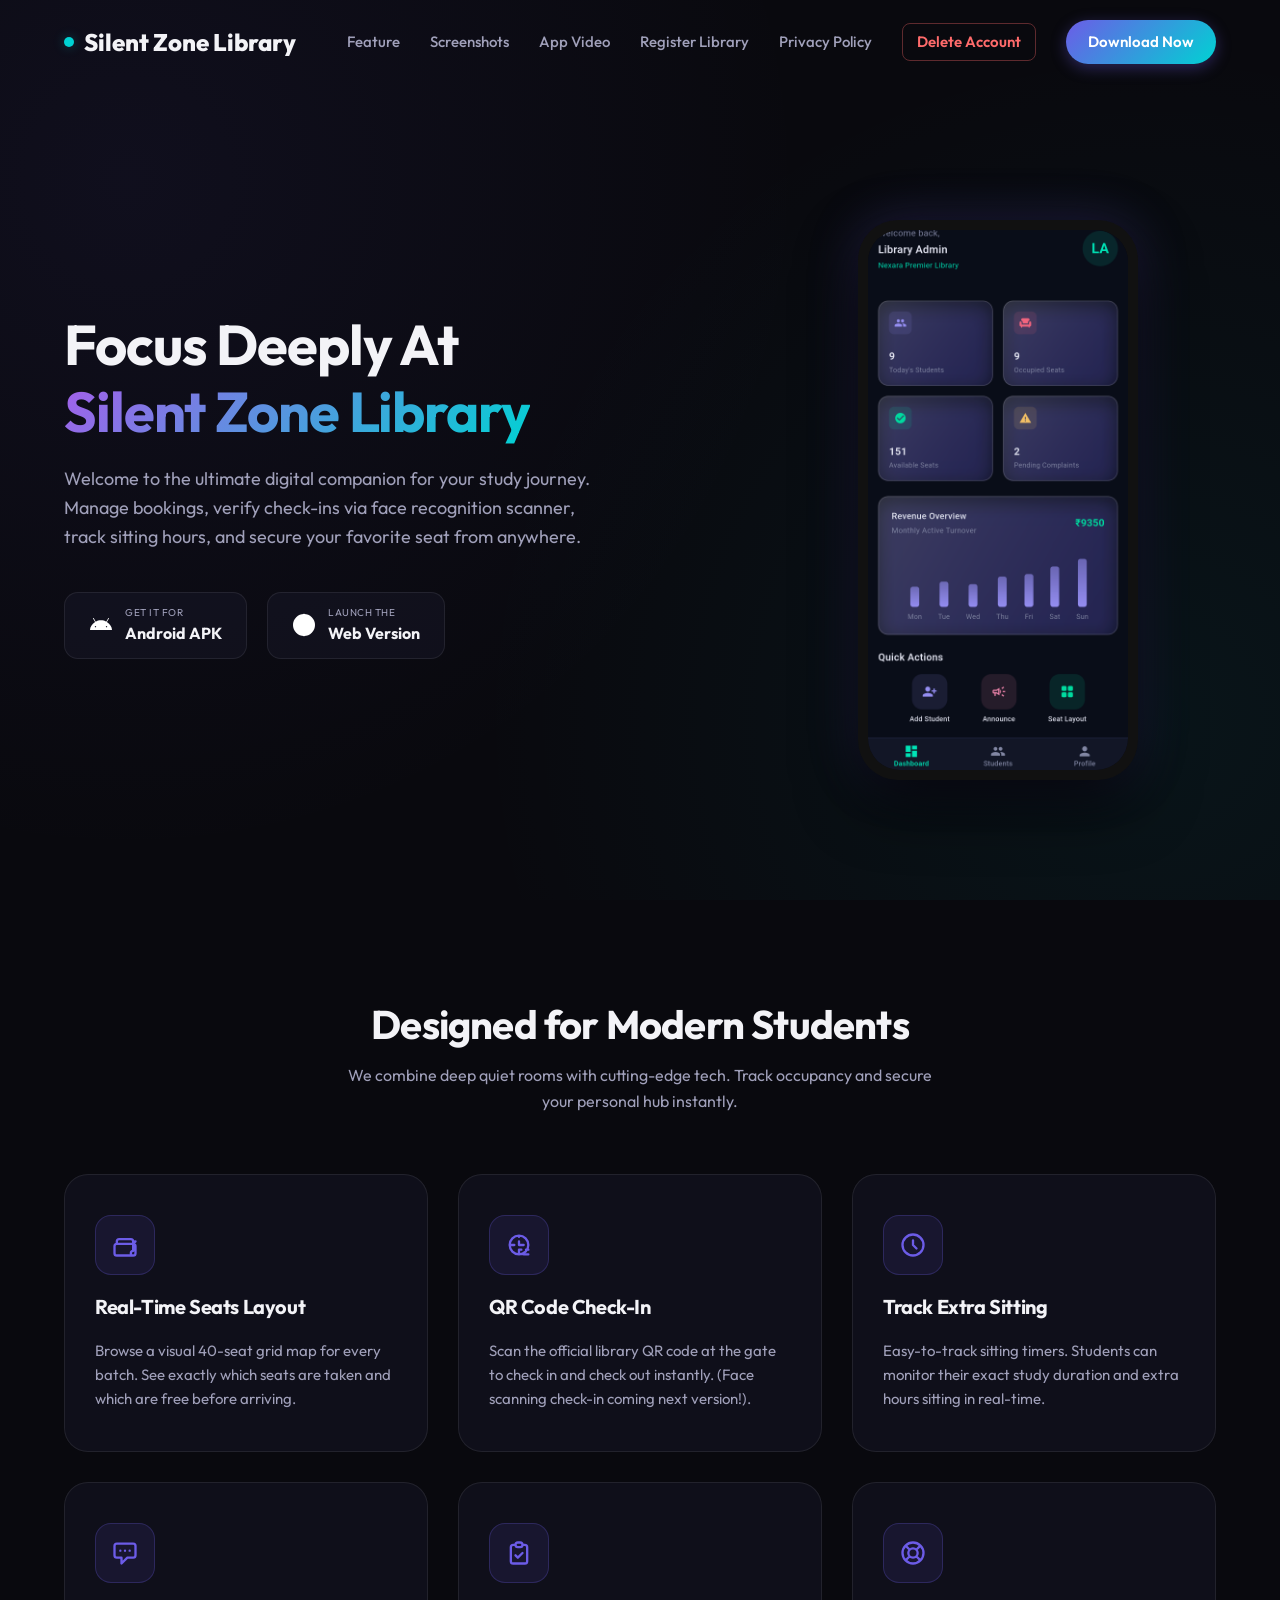
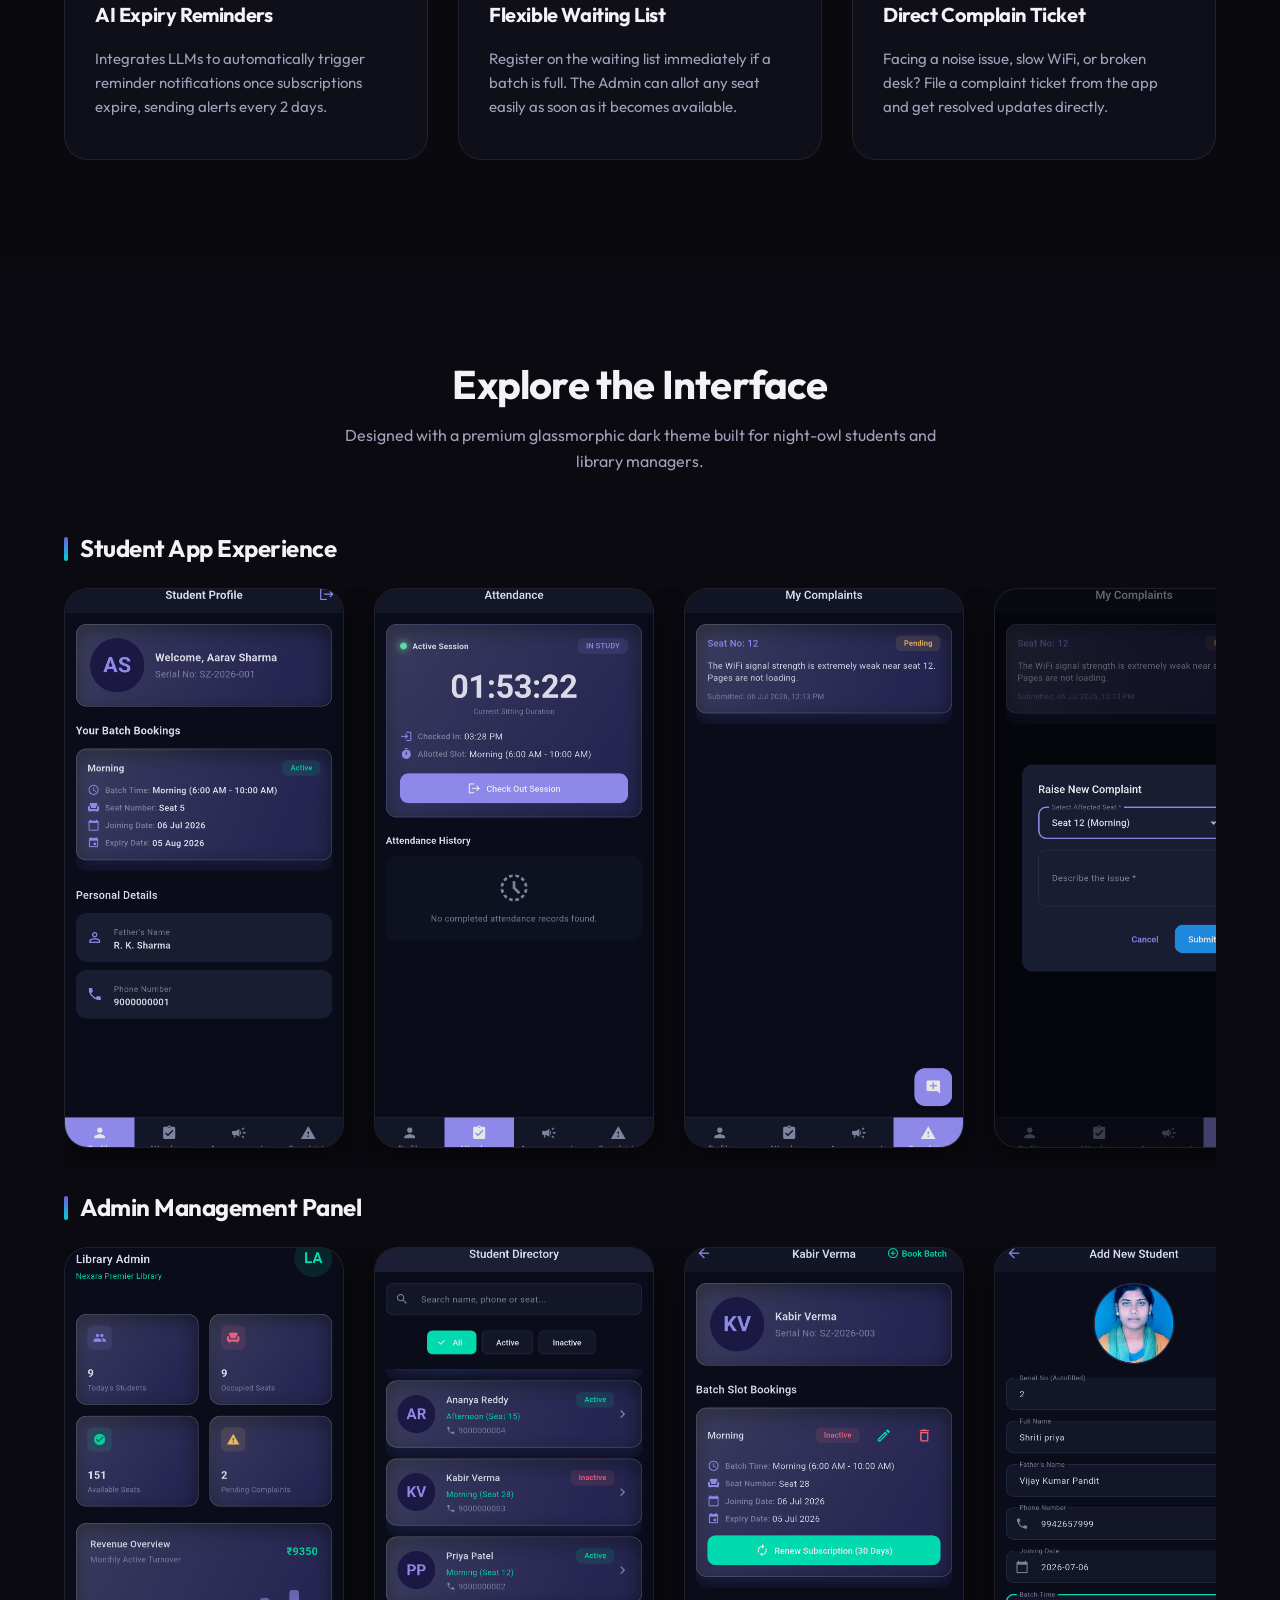
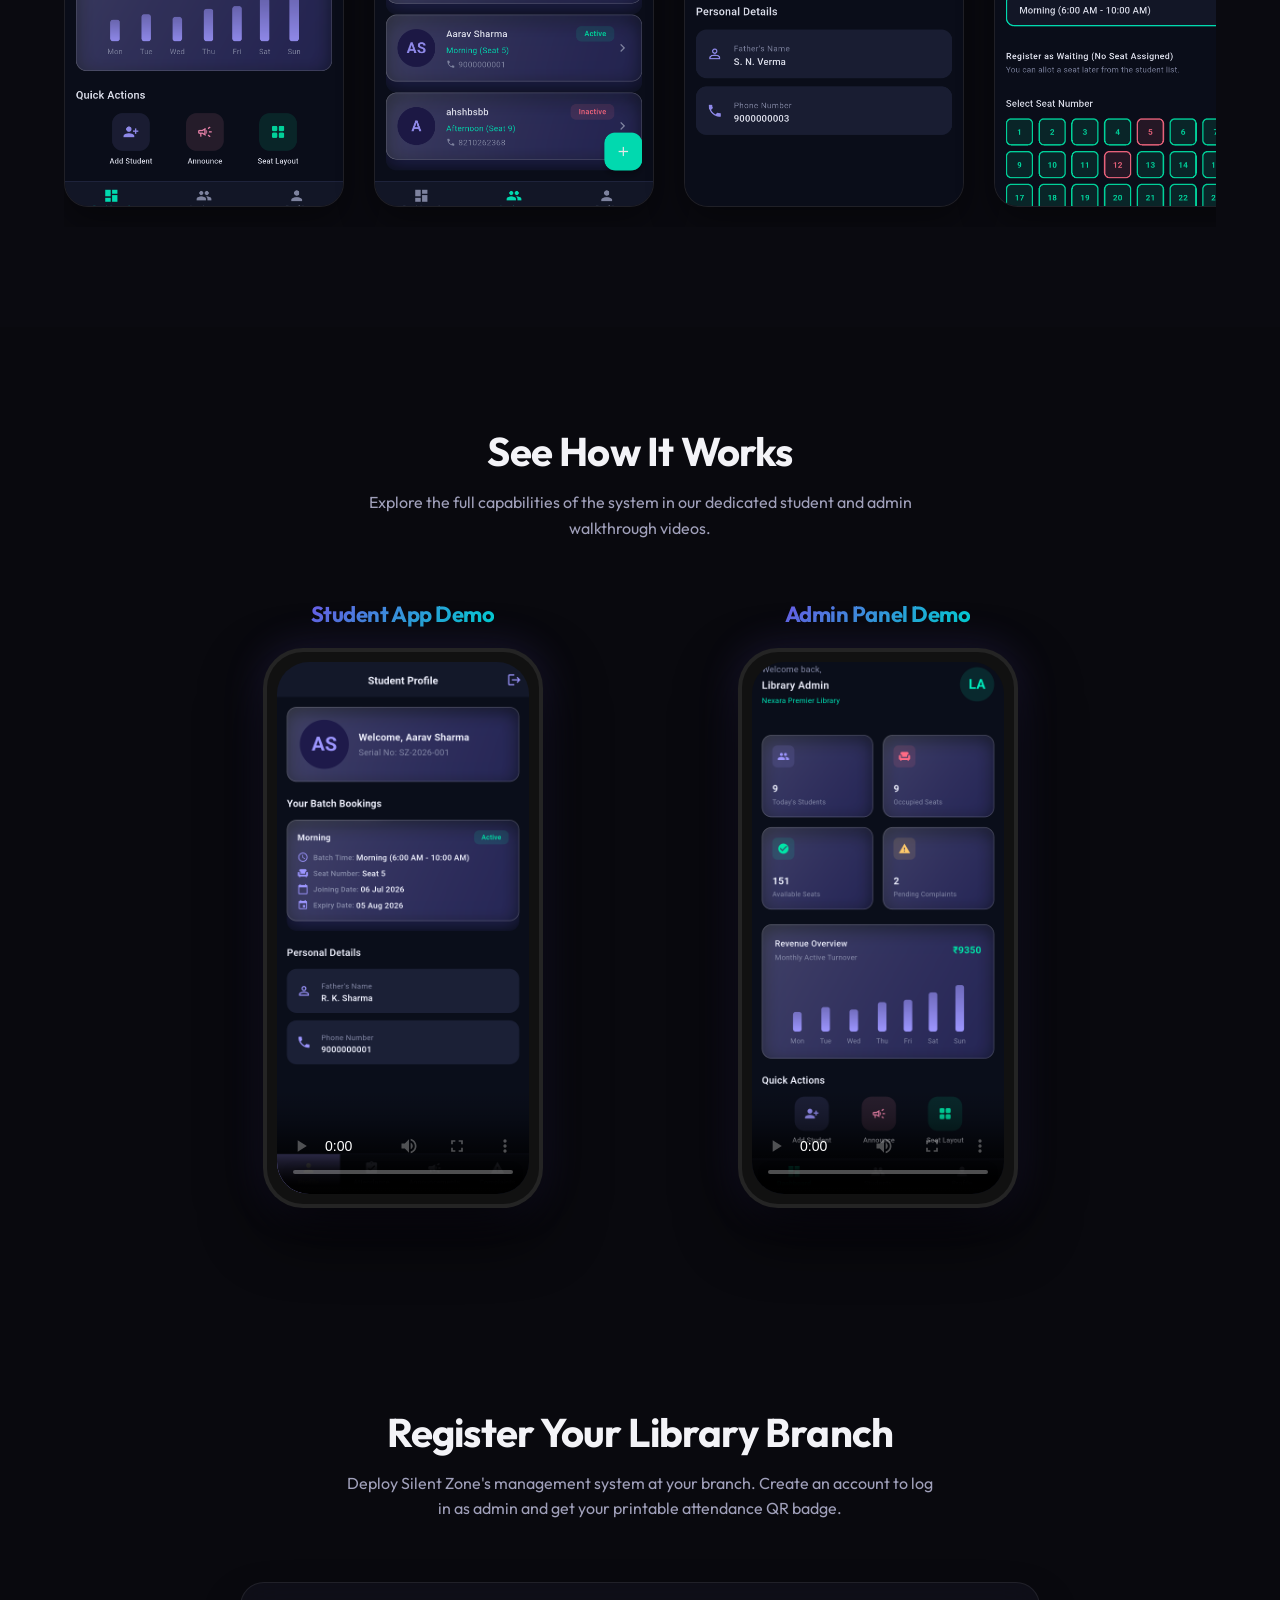
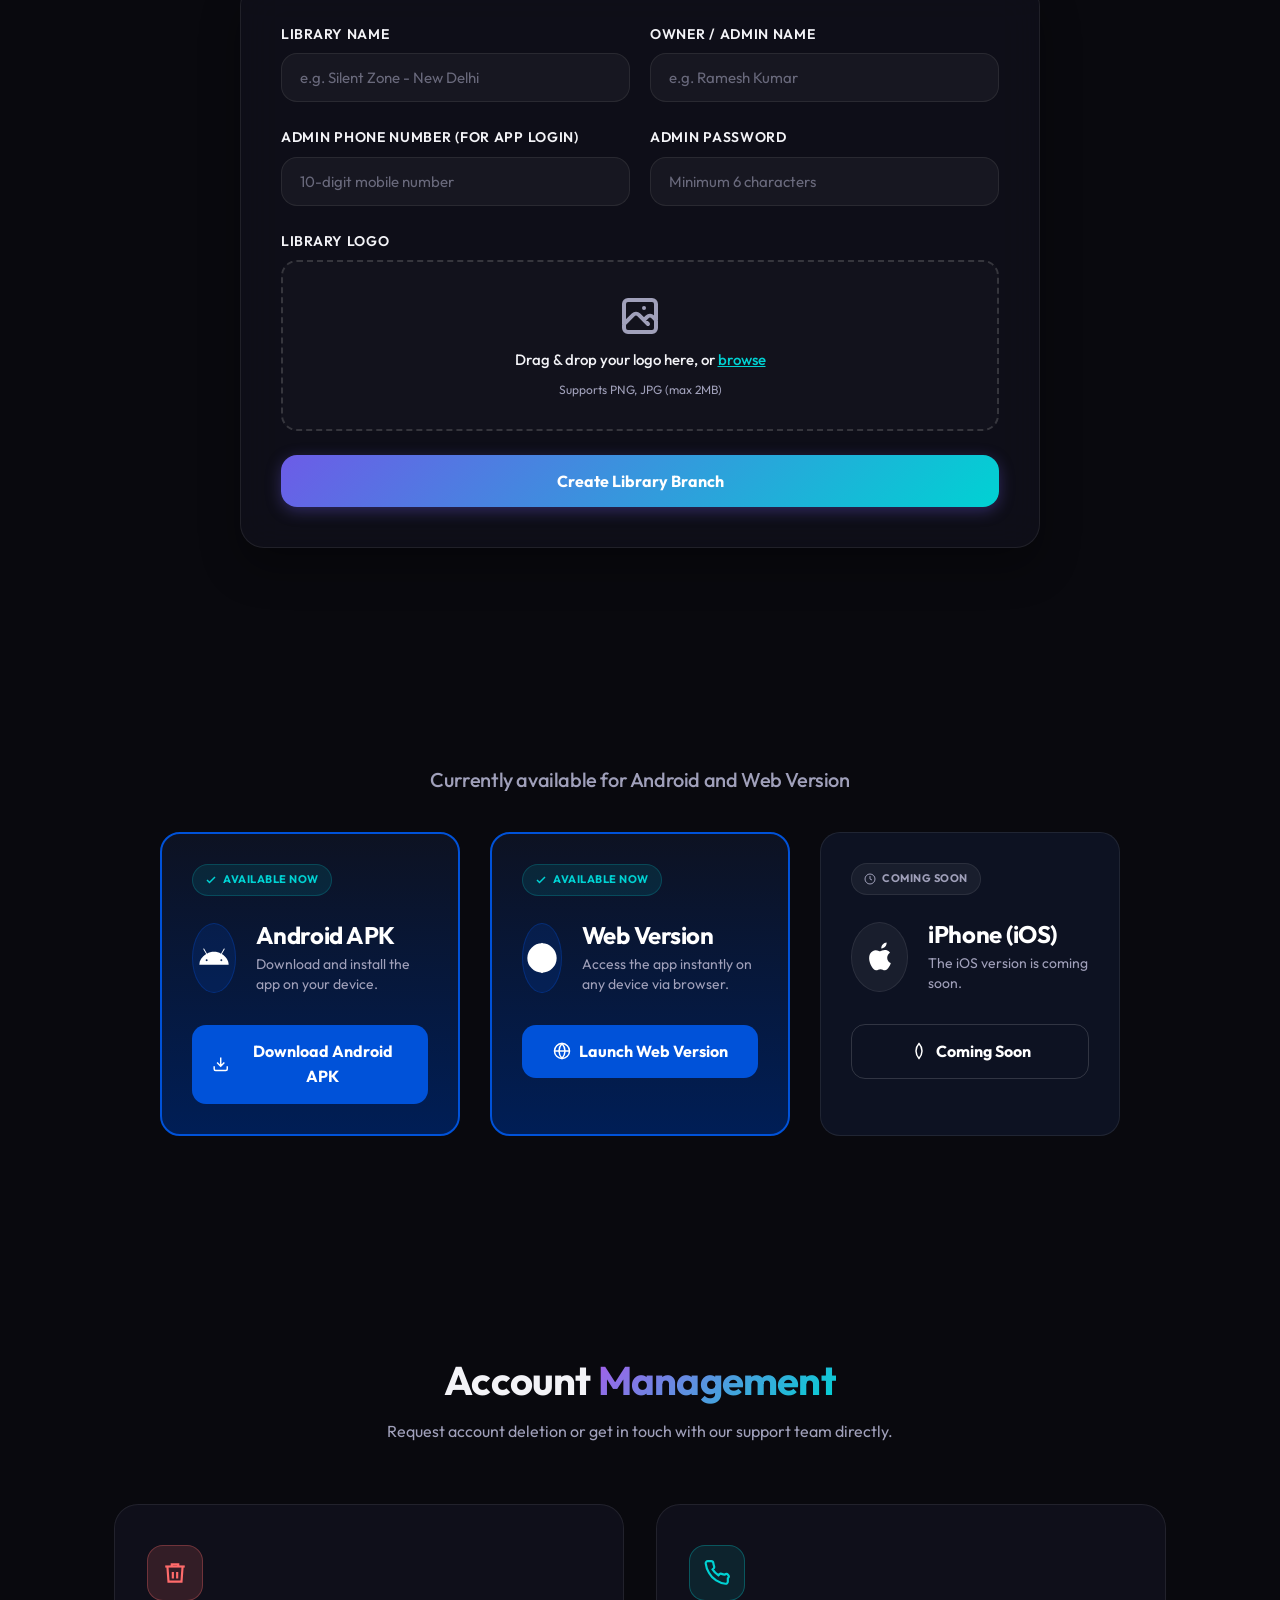
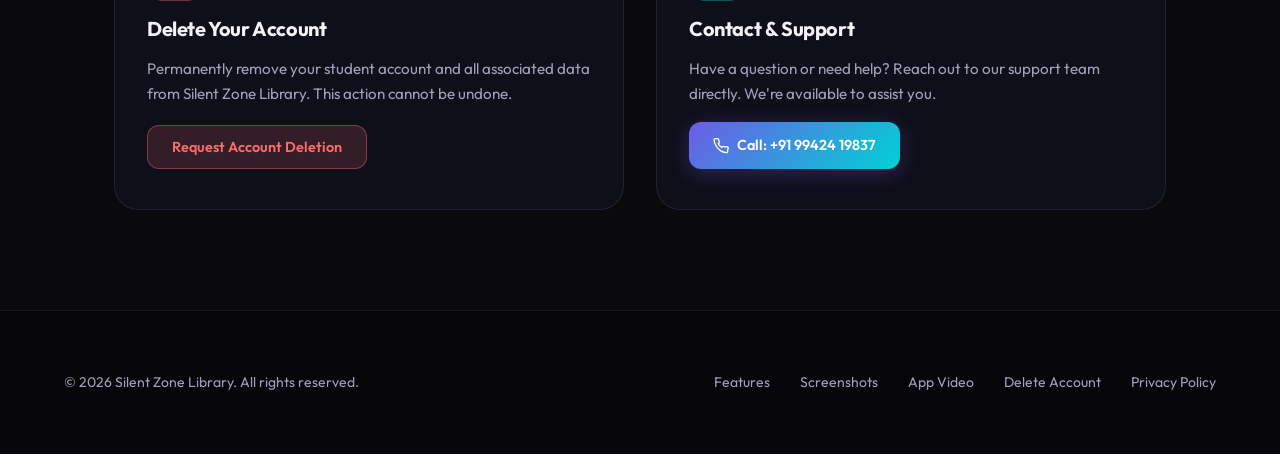
==== commit 7ab4c4d1: "Add deployment" ====
--- a/index.html
+++ b/index.html
@@ -22,11 +22,12 @@
                 Silent Zone Library
             </a>
             <nav>
-                <a href="#features">Features</a>
+                <a href="#features">Feature</a>
                 <a href="#screenshots">Screenshots</a>
                 <a href="#video">App Video</a>
                 <a href="#register">Register Library</a>
                 <a href="privacy.html">Privacy Policy</a>
+                <a href="#account" class="nav-delete-link">Delete Account</a>
                 <a href="#download" class="btn-header">Download Now</a>
             </nav>
         </div>
@@ -436,6 +437,85 @@
         </div>
     </section>
 
+
+    <!-- ── Account Deletion & Contact Section ── -->
+    <section id="account" class="account-section">
+        <div class="section-header reveal">
+            <h2>Account <span class="gradient-text">Management</span></h2>
+            <p>Request account deletion or get in touch with our support team directly.</p>
+        </div>
+        <div class="account-cards reveal">
+
+            <!-- Delete Account Card -->
+            <div class="account-card">
+                <div class="account-card-icon account-card-icon--delete">
+                    <svg viewBox="0 0 24 24" fill="none" stroke="currentColor" stroke-width="2">
+                        <polyline points="3 6 5 6 21 6"></polyline>
+                        <path d="M19 6l-1 14H6L5 6"></path>
+                        <path d="M10 11v6M14 11v6"></path>
+                        <path d="M9 6V4h6v2"></path>
+                    </svg>
+                </div>
+                <h3>Delete Your Account</h3>
+                <p>Permanently remove your student account and all associated data from Silent Zone Library. This action cannot be undone.</p>
+                <button id="openDeleteModalBtn" class="btn-account btn-account--delete">Request Account Deletion</button>
+            </div>
+
+            <!-- Contact Card -->
+            <div class="account-card">
+                <div class="account-card-icon account-card-icon--contact">
+                    <svg viewBox="0 0 24 24" fill="none" stroke="currentColor" stroke-width="2">
+                        <path d="M22 16.92v3a2 2 0 0 1-2.18 2 19.8 19.8 0 0 1-8.63-3.07A19.5 19.5 0 0 1 4.69 12 19.8 19.8 0 0 1 1.61 3.37 2 2 0 0 1 3.58 1h3a2 2 0 0 1 2 1.72c.13 1 .37 1.98.71 2.93a2 2 0 0 1-.45 2.11L7.91 8.69a16 16 0 0 0 5.4 5.4l.83-.83a2 2 0 0 1 2.11-.45c.95.34 1.93.58 2.93.71A2 2 0 0 1 22 16.92z"></path>
+                    </svg>
+                </div>
+                <h3>Contact &amp; Support</h3>
+                <p>Have a question or need help? Reach out to our support team directly. We're available to assist you.</p>
+                <a href="tel:9942419837" class="btn-account btn-account--contact">
+                    <svg viewBox="0 0 24 24" fill="none" stroke="currentColor" stroke-width="2" style="width:16px;height:16px;">
+                        <path d="M22 16.92v3a2 2 0 0 1-2.18 2 19.8 19.8 0 0 1-8.63-3.07A19.5 19.5 0 0 1 4.69 12 19.8 19.8 0 0 1 1.61 3.37 2 2 0 0 1 3.58 1h3a2 2 0 0 1 2 1.72c.13 1 .37 1.98.71 2.93a2 2 0 0 1-.45 2.11L7.91 8.69a16 16 0 0 0 5.4 5.4l.83-.83a2 2 0 0 1 2.11-.45c.95.34 1.93.58 2.93.71A2 2 0 0 1 22 16.92z"></path>
+                    </svg>
+                    Call: +91 99424 19837
+                </a>
+            </div>
+
+        </div>
+    </section>
+
+    <!-- Delete Account Modal -->
+    <div id="deleteAccountModal" class="modal-overlay" role="dialog" aria-modal="true" aria-labelledby="deleteModalTitle">
+        <div class="modal-box">
+            <button id="closeDeleteModalBtn" class="modal-close" aria-label="Close">&times;</button>
+            <div class="modal-icon modal-icon--delete">
+                <svg viewBox="0 0 24 24" fill="none" stroke="currentColor" stroke-width="2">
+                    <polyline points="3 6 5 6 21 6"></polyline>
+                    <path d="M19 6l-1 14H6L5 6"></path>
+                    <path d="M10 11v6M14 11v6"></path>
+                    <path d="M9 6V4h6v2"></path>
+                </svg>
+            </div>
+            <h2 id="deleteModalTitle">Delete Account</h2>
+            <p class="modal-subtitle">Enter your registered phone number to request permanent account deletion. All your data will be erased.</p>
+
+            <div id="deleteFormArea">
+                <div class="modal-input-group">
+                    <label for="deletePhoneInput">Registered Phone Number</label>
+                    <input type="tel" id="deletePhoneInput" placeholder="Enter 10-digit mobile number" maxlength="10" inputmode="numeric" />
+                </div>
+                <div id="deleteErrorMsg" class="modal-error" style="display:none;"></div>
+                <button id="submitDeleteBtn" class="btn-account btn-account--delete" style="width:100%; margin-top:1rem;">
+                    <span id="submitDeleteBtnText">Confirm Delete Request</span>
+                </button>
+            </div>
+
+            <div id="deleteSuccessArea" style="display:none; text-align:center;">
+                <div class="modal-success-icon">✅</div>
+                <h3 style="margin-bottom:0.5rem;">Request Submitted</h3>
+                <p class="modal-subtitle">Your account deletion request has been received. Our team will permanently delete your account within <strong>7 business days</strong>.</p>
+                <p style="margin-top:1rem; font-size:13px; color:var(--text-muted);">For urgent assistance call <a href="tel:9942419837" style="color:var(--secondary);">+91 99424 19837</a></p>
+            </div>
+        </div>
+    </div>
+
     <!-- Footer Section -->
     <footer>
         <div class="footer-container">
@@ -446,6 +526,7 @@
                 <a href="#features">Features</a>
                 <a href="#screenshots">Screenshots</a>
                 <a href="#video">App Video</a>
+                <a href="#account">Delete Account</a>
                 <a href="privacy.html">Privacy Policy</a>
             </div>
         </div>
--- a/styles.css
+++ b/styles.css
@@ -1313,3 +1313,272 @@
     width: 100%;
     text-align: center;
 }
+
+/* ── Nav Delete Account Link ─────────────────────────────── */
+.nav-delete-link {
+    color: #ff6b6b !important;
+    font-weight: 600;
+    border: 1px solid rgba(255, 107, 107, 0.35);
+    border-radius: 8px;
+    padding: 6px 14px !important;
+    transition: var(--transition);
+}
+.nav-delete-link:hover {
+    background: rgba(255, 107, 107, 0.12) !important;
+    border-color: #ff6b6b;
+}
+
+/* ── Account Management Section ──────────────────────────── */
+.account-section {
+    padding: 100px 24px;
+    max-width: 1100px;
+    margin: 0 auto;
+}
+
+.account-cards {
+    display: grid;
+    grid-template-columns: repeat(auto-fit, minmax(300px, 1fr));
+    gap: 2rem;
+    margin-top: 3rem;
+}
+
+.account-card {
+    background: var(--bg-card);
+    border: 1px solid var(--border-glass);
+    border-radius: var(--radius-lg);
+    padding: 2.5rem 2rem;
+    display: flex;
+    flex-direction: column;
+    align-items: flex-start;
+    gap: 1rem;
+    backdrop-filter: blur(16px);
+    transition: var(--transition);
+}
+
+.account-card:hover {
+    border-color: var(--border-glow);
+    transform: translateY(-4px);
+    box-shadow: 0 20px 50px rgba(108, 92, 231, 0.12);
+}
+
+.account-card-icon {
+    width: 56px;
+    height: 56px;
+    border-radius: 16px;
+    display: flex;
+    align-items: center;
+    justify-content: center;
+}
+
+.account-card-icon svg {
+    width: 26px;
+    height: 26px;
+}
+
+.account-card-icon--delete {
+    background: rgba(255, 107, 107, 0.15);
+    border: 1px solid rgba(255, 107, 107, 0.3);
+    color: #ff6b6b;
+}
+
+.account-card-icon--contact {
+    background: rgba(0, 210, 211, 0.1);
+    border: 1px solid rgba(0, 210, 211, 0.3);
+    color: var(--secondary);
+}
+
+.account-card h3 {
+    font-size: 1.25rem;
+    color: var(--text-main);
+}
+
+.account-card p {
+    font-size: 0.95rem;
+    color: var(--text-muted);
+    line-height: 1.6;
+    flex: 1;
+}
+
+/* ── Account Buttons ─────────────────────────────────────── */
+.btn-account {
+    display: inline-flex;
+    align-items: center;
+    gap: 8px;
+    padding: 12px 24px;
+    border-radius: 12px;
+    font-size: 0.9rem;
+    font-weight: 600;
+    cursor: pointer;
+    border: none;
+    text-decoration: none;
+    transition: var(--transition);
+    margin-top: auto;
+}
+
+.btn-account--delete {
+    background: rgba(255, 107, 107, 0.15);
+    color: #ff6b6b;
+    border: 1px solid rgba(255, 107, 107, 0.4);
+}
+
+.btn-account--delete:hover {
+    background: rgba(255, 107, 107, 0.28);
+    transform: translateY(-2px);
+    box-shadow: 0 8px 24px rgba(255, 107, 107, 0.2);
+}
+
+.btn-account--contact {
+    background: linear-gradient(135deg, var(--primary), var(--secondary));
+    color: white;
+    border: none;
+    box-shadow: 0 4px 20px rgba(108, 92, 231, 0.3);
+}
+
+.btn-account--contact:hover {
+    opacity: 0.9;
+    transform: translateY(-2px);
+    box-shadow: 0 8px 30px rgba(108, 92, 231, 0.45);
+}
+
+/* ── Delete Account Modal ────────────────────────────────── */
+.modal-overlay {
+    position: fixed;
+    inset: 0;
+    z-index: 9000;
+    background: rgba(9, 9, 14, 0.75);
+    backdrop-filter: blur(8px);
+    display: flex;
+    align-items: center;
+    justify-content: center;
+    padding: 1rem;
+    opacity: 0;
+    pointer-events: none;
+    transition: opacity 0.3s ease;
+}
+
+.modal-overlay.active {
+    opacity: 1;
+    pointer-events: all;
+}
+
+.modal-box {
+    background: #12121d;
+    border: 1px solid var(--border-glow);
+    border-radius: var(--radius-lg);
+    padding: 2.5rem 2rem;
+    width: 100%;
+    max-width: 460px;
+    position: relative;
+    box-shadow: 0 30px 80px rgba(0,0,0,0.6);
+    transform: scale(0.95) translateY(20px);
+    transition: transform 0.3s cubic-bezier(0.16, 1, 0.3, 1);
+}
+
+.modal-overlay.active .modal-box {
+    transform: scale(1) translateY(0);
+}
+
+.modal-close {
+    position: absolute;
+    top: 1rem;
+    right: 1rem;
+    background: rgba(255,255,255,0.06);
+    border: 1px solid var(--border-glass);
+    color: var(--text-muted);
+    border-radius: 8px;
+    width: 32px;
+    height: 32px;
+    font-size: 18px;
+    cursor: pointer;
+    display: flex;
+    align-items: center;
+    justify-content: center;
+    transition: var(--transition);
+}
+
+.modal-close:hover {
+    background: rgba(255, 107, 107, 0.15);
+    color: #ff6b6b;
+}
+
+.modal-icon {
+    width: 56px;
+    height: 56px;
+    border-radius: 16px;
+    display: flex;
+    align-items: center;
+    justify-content: center;
+    margin-bottom: 1.25rem;
+}
+
+.modal-icon svg {
+    width: 26px;
+    height: 26px;
+}
+
+.modal-icon--delete {
+    background: rgba(255, 107, 107, 0.12);
+    border: 1px solid rgba(255, 107, 107, 0.3);
+    color: #ff6b6b;
+}
+
+.modal-box h2 {
+    font-size: 1.5rem;
+    color: var(--text-main);
+    margin-bottom: 0.5rem;
+}
+
+.modal-subtitle {
+    font-size: 0.9rem;
+    color: var(--text-muted);
+    line-height: 1.6;
+    margin-bottom: 1.5rem;
+}
+
+.modal-input-group {
+    display: flex;
+    flex-direction: column;
+    gap: 8px;
+}
+
+.modal-input-group label {
+    font-size: 0.85rem;
+    font-weight: 600;
+    color: var(--text-muted);
+    text-transform: uppercase;
+    letter-spacing: 0.05em;
+}
+
+.modal-input-group input {
+    background: rgba(255,255,255,0.04);
+    border: 1px solid var(--border-glass);
+    border-radius: 12px;
+    color: var(--text-main);
+    font-size: 1rem;
+    padding: 12px 16px;
+    width: 100%;
+    outline: none;
+    transition: border-color 0.25s;
+    font-family: inherit;
+}
+
+.modal-input-group input:focus {
+    border-color: var(--primary);
+    background: rgba(108, 92, 231, 0.06);
+}
+
+.modal-error {
+    background: rgba(255, 107, 107, 0.1);
+    border: 1px solid rgba(255, 107, 107, 0.35);
+    color: #ff6b6b;
+    border-radius: 10px;
+    padding: 10px 14px;
+    font-size: 13px;
+    margin-top: 0.75rem;
+}
+
+.modal-success-icon {
+    font-size: 3rem;
+    margin-bottom: 1rem;
+}
+
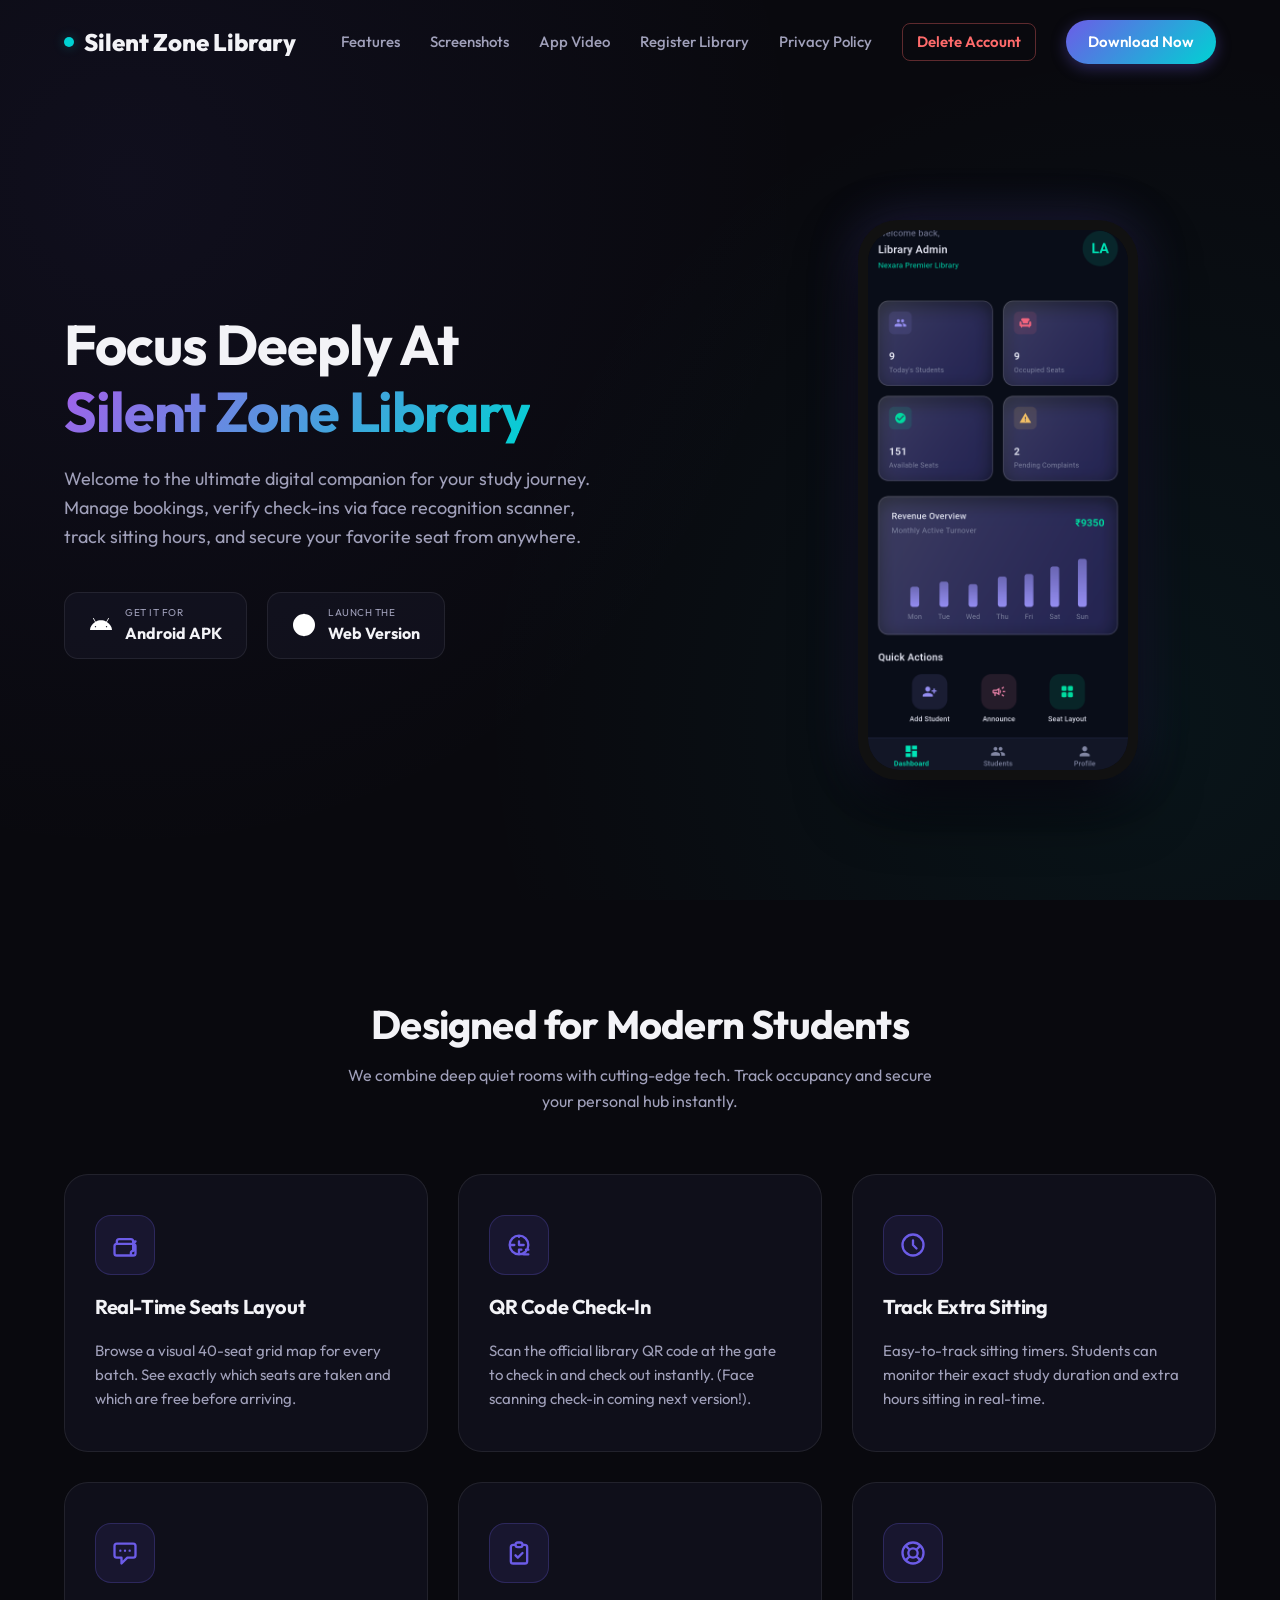
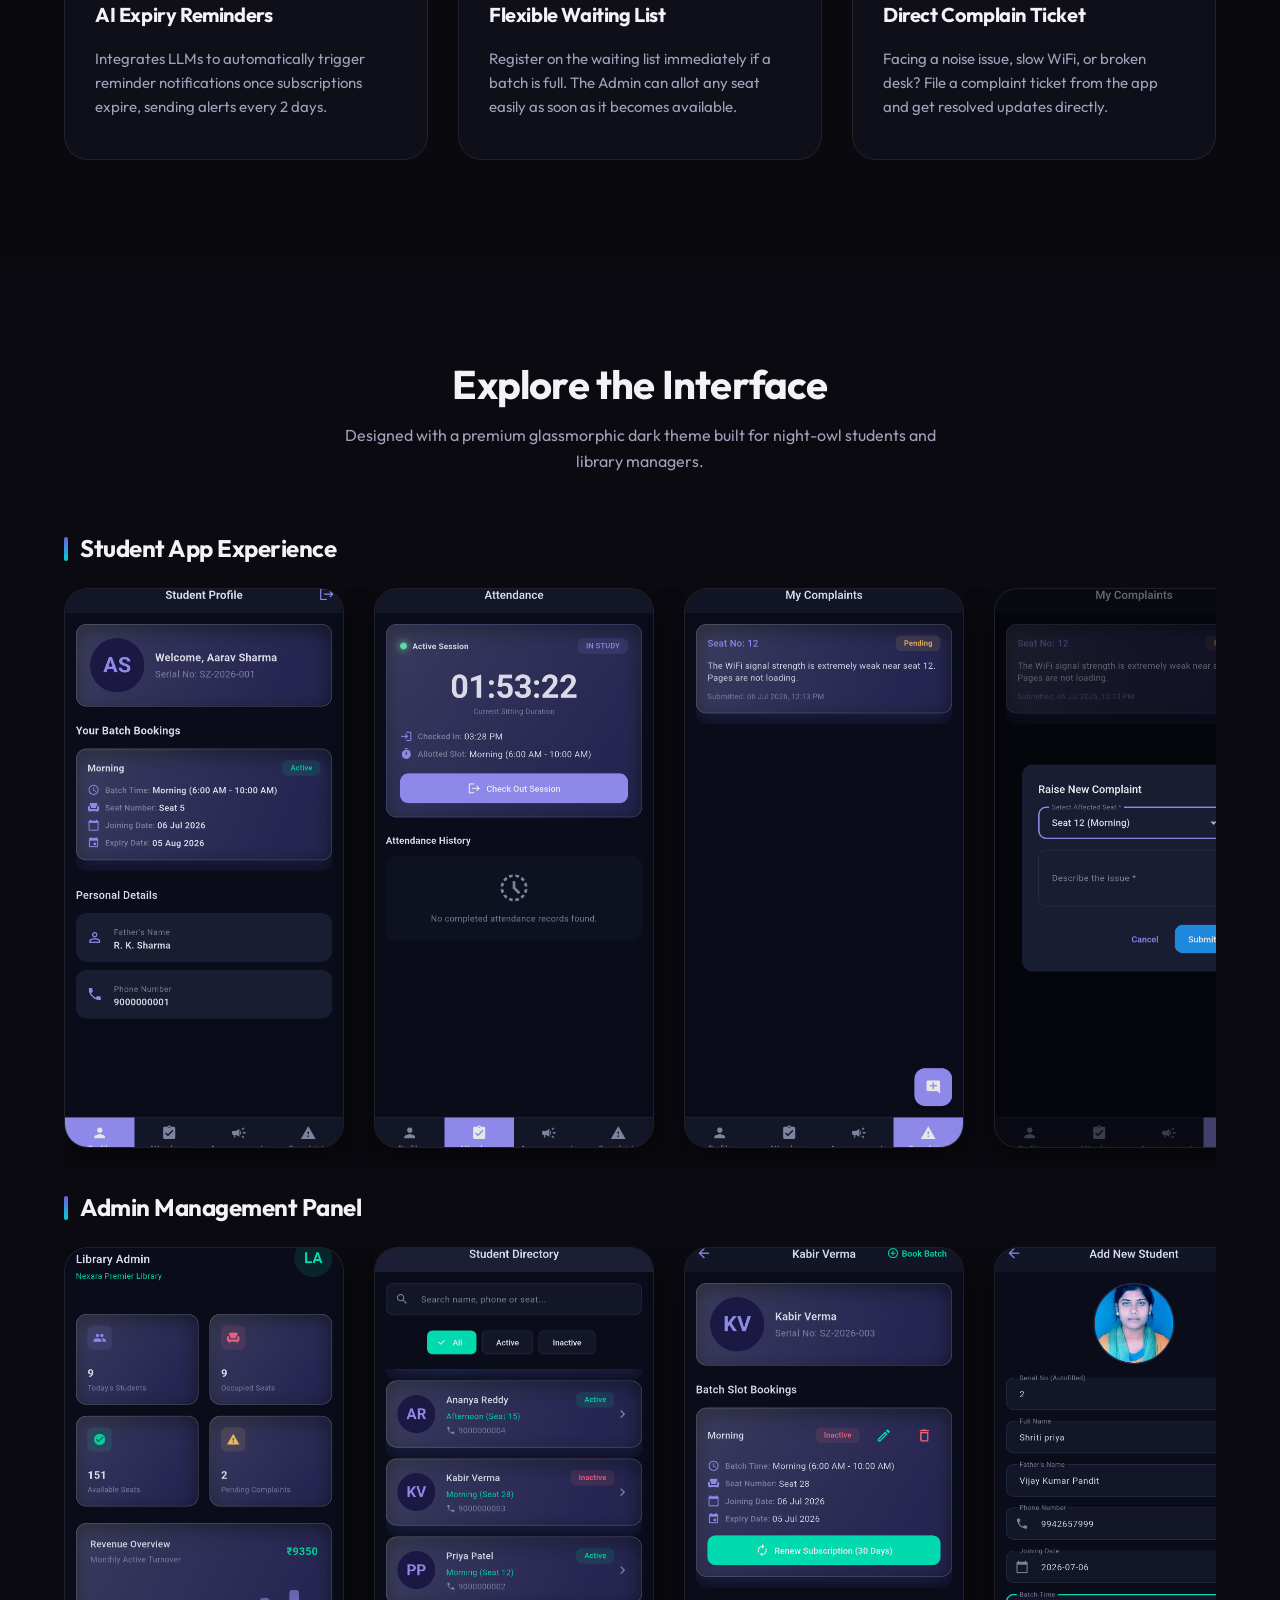
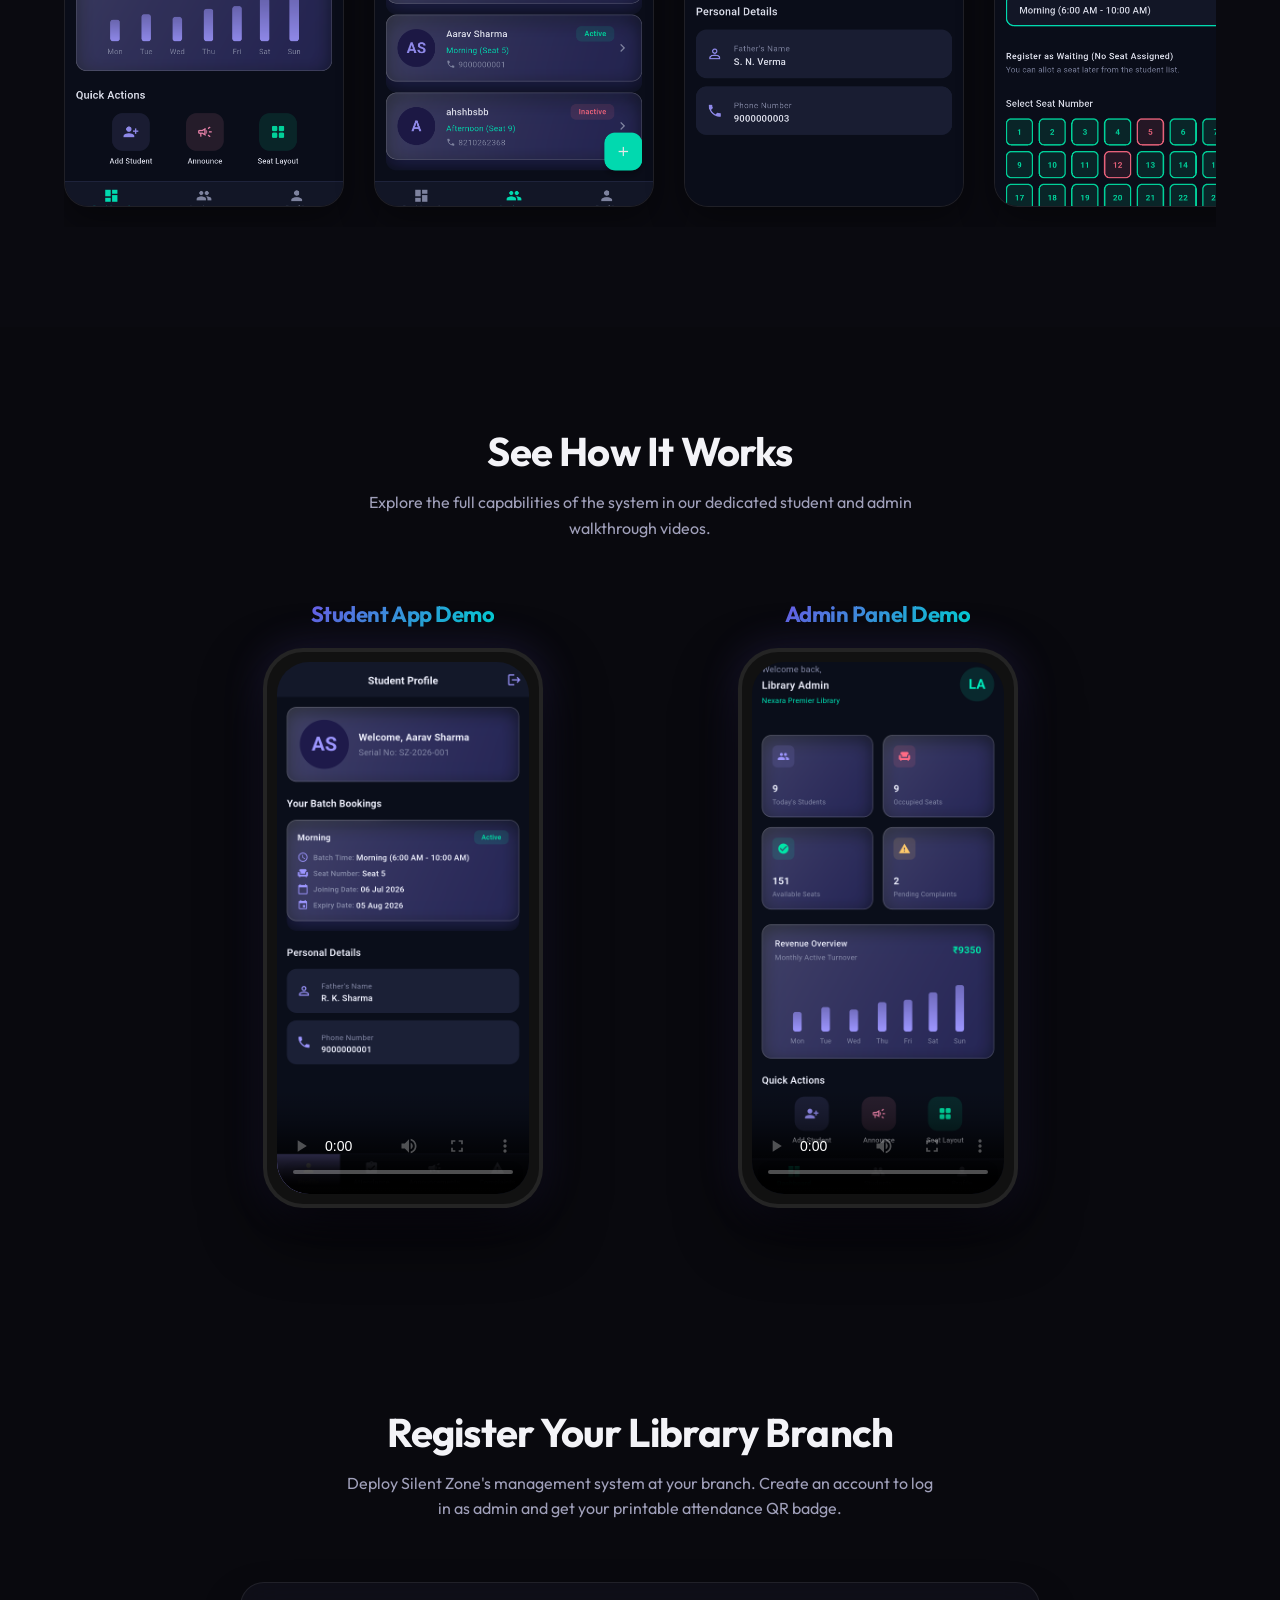
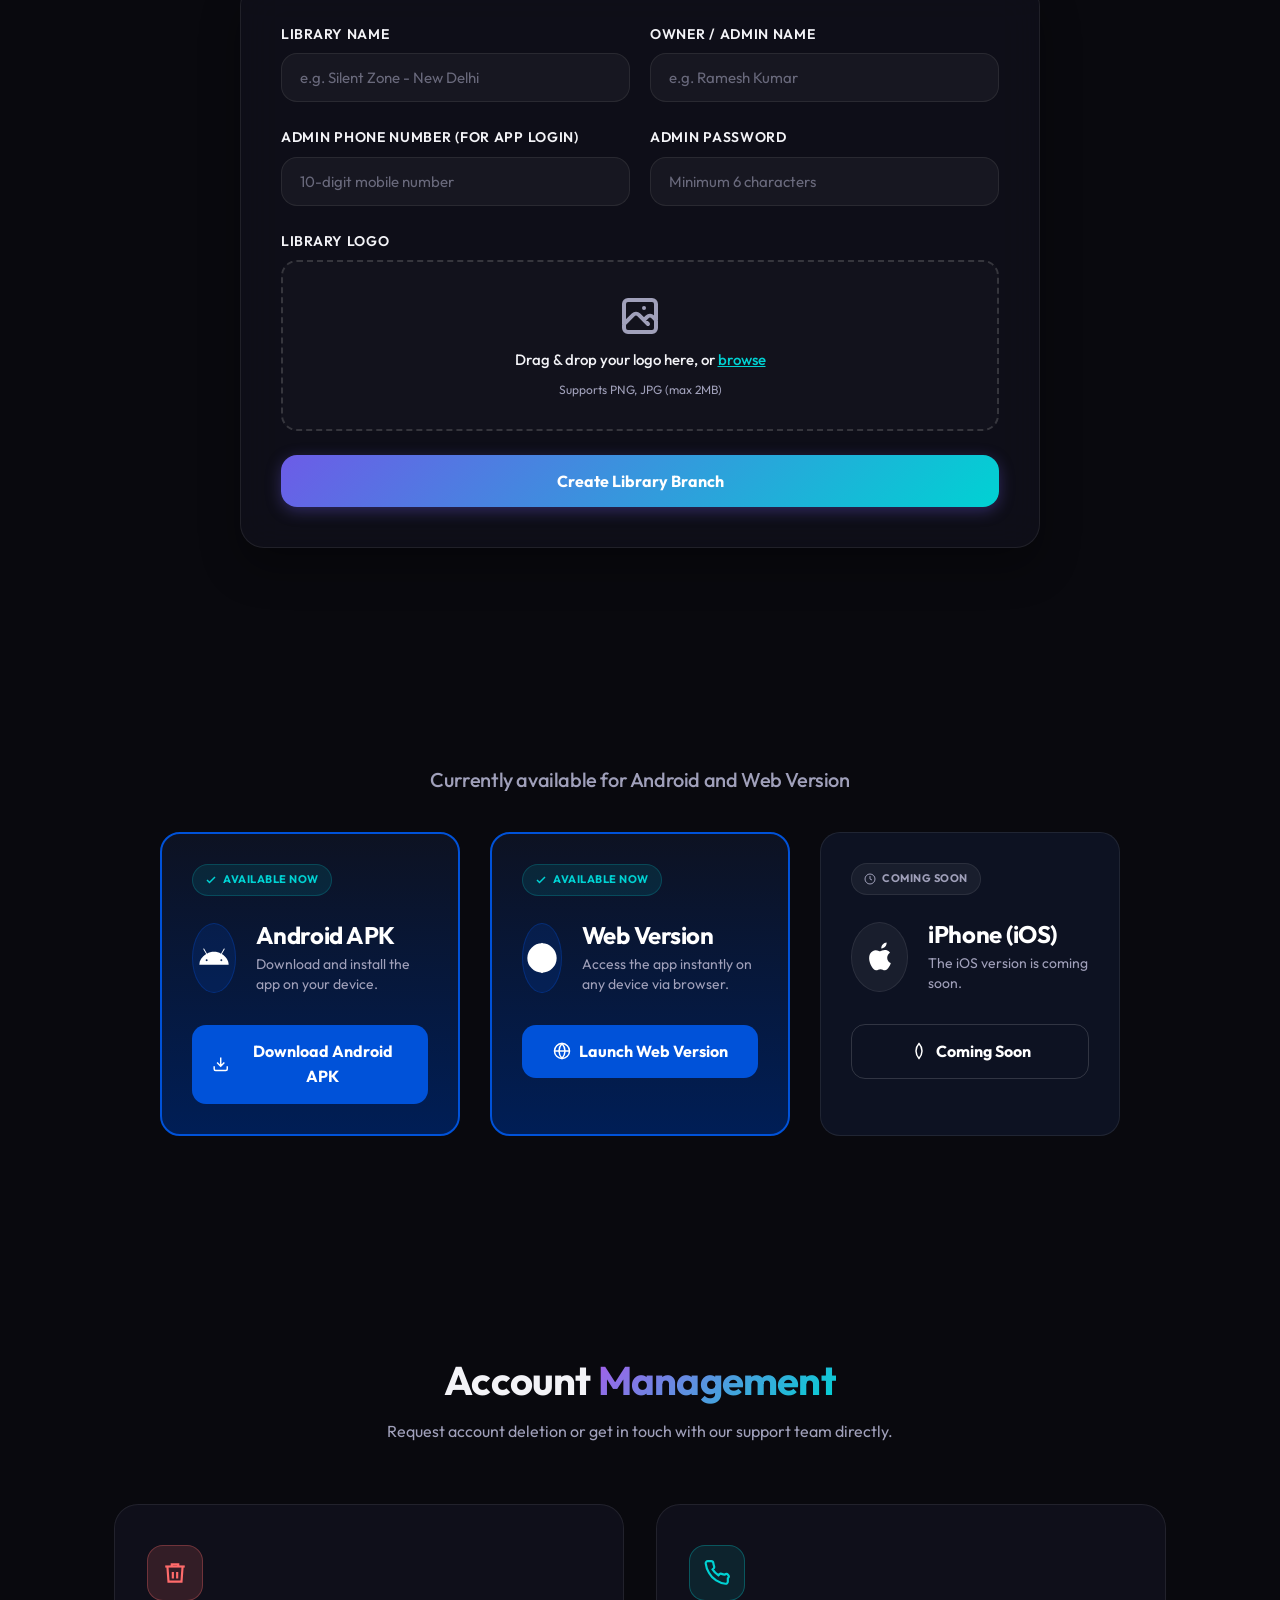
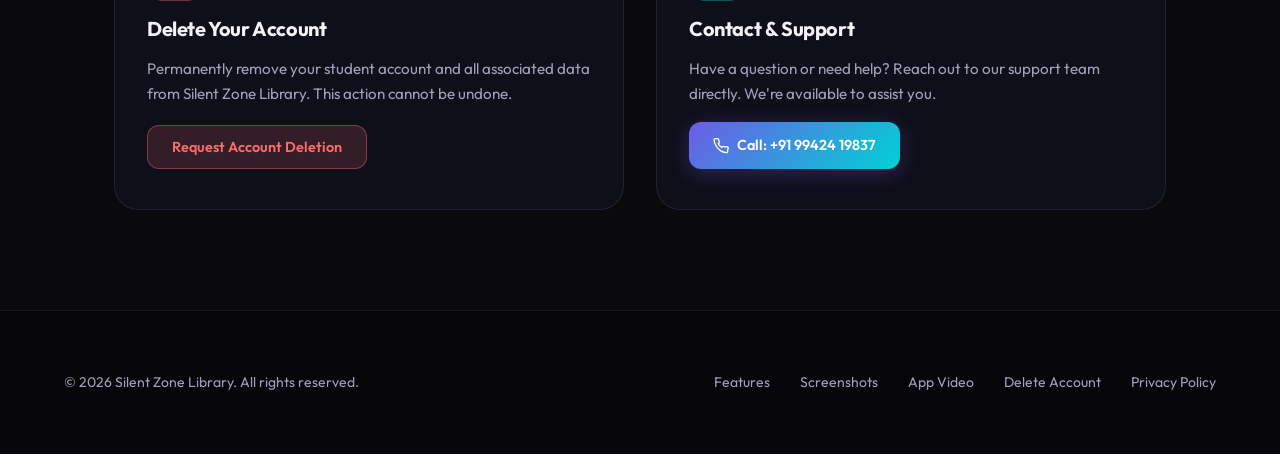
==== commit d9893b67: "Add deployment test" ====
--- a/index.html
+++ b/index.html
@@ -22,7 +22,7 @@
                 Silent Zone Library
             </a>
             <nav>
-                <a href="#features">Feature</a>
+                <a href="#features">Features</a>
                 <a href="#screenshots">Screenshots</a>
                 <a href="#video">App Video</a>
                 <a href="#register">Register Library</a>
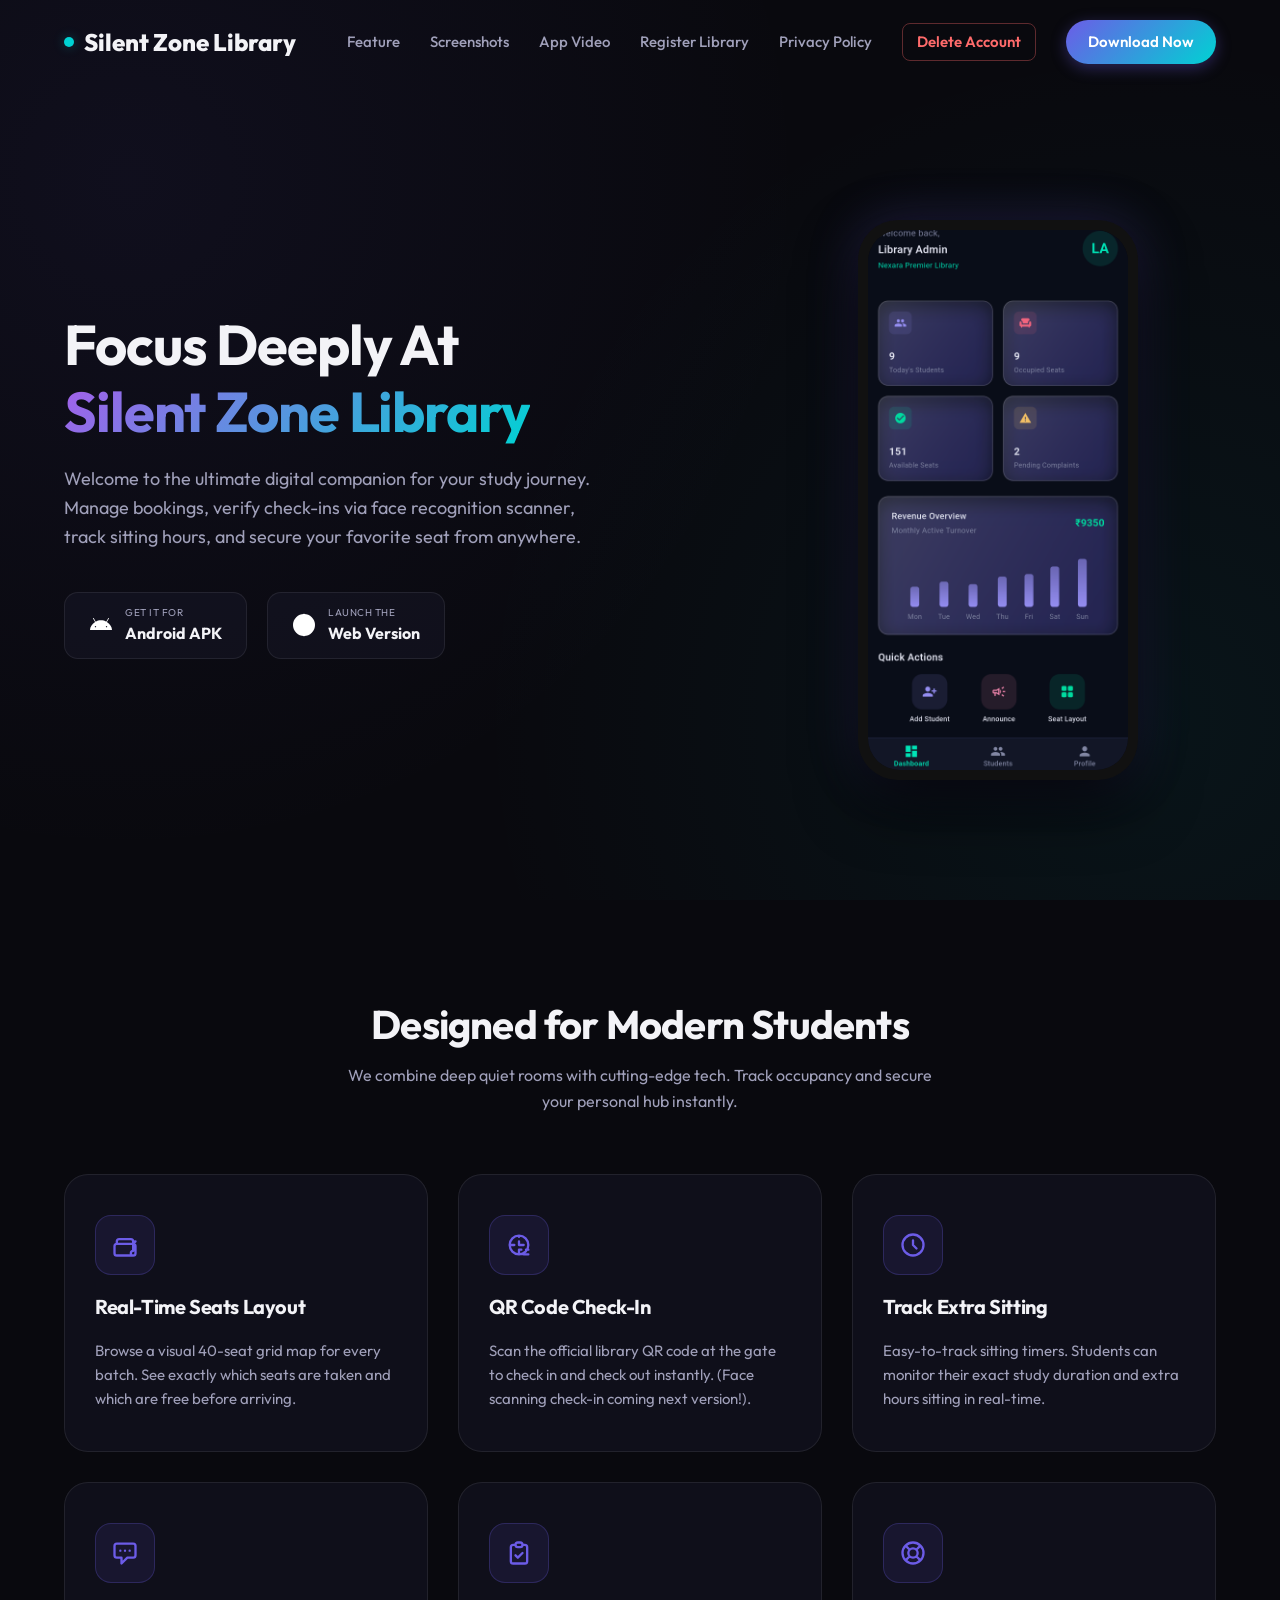
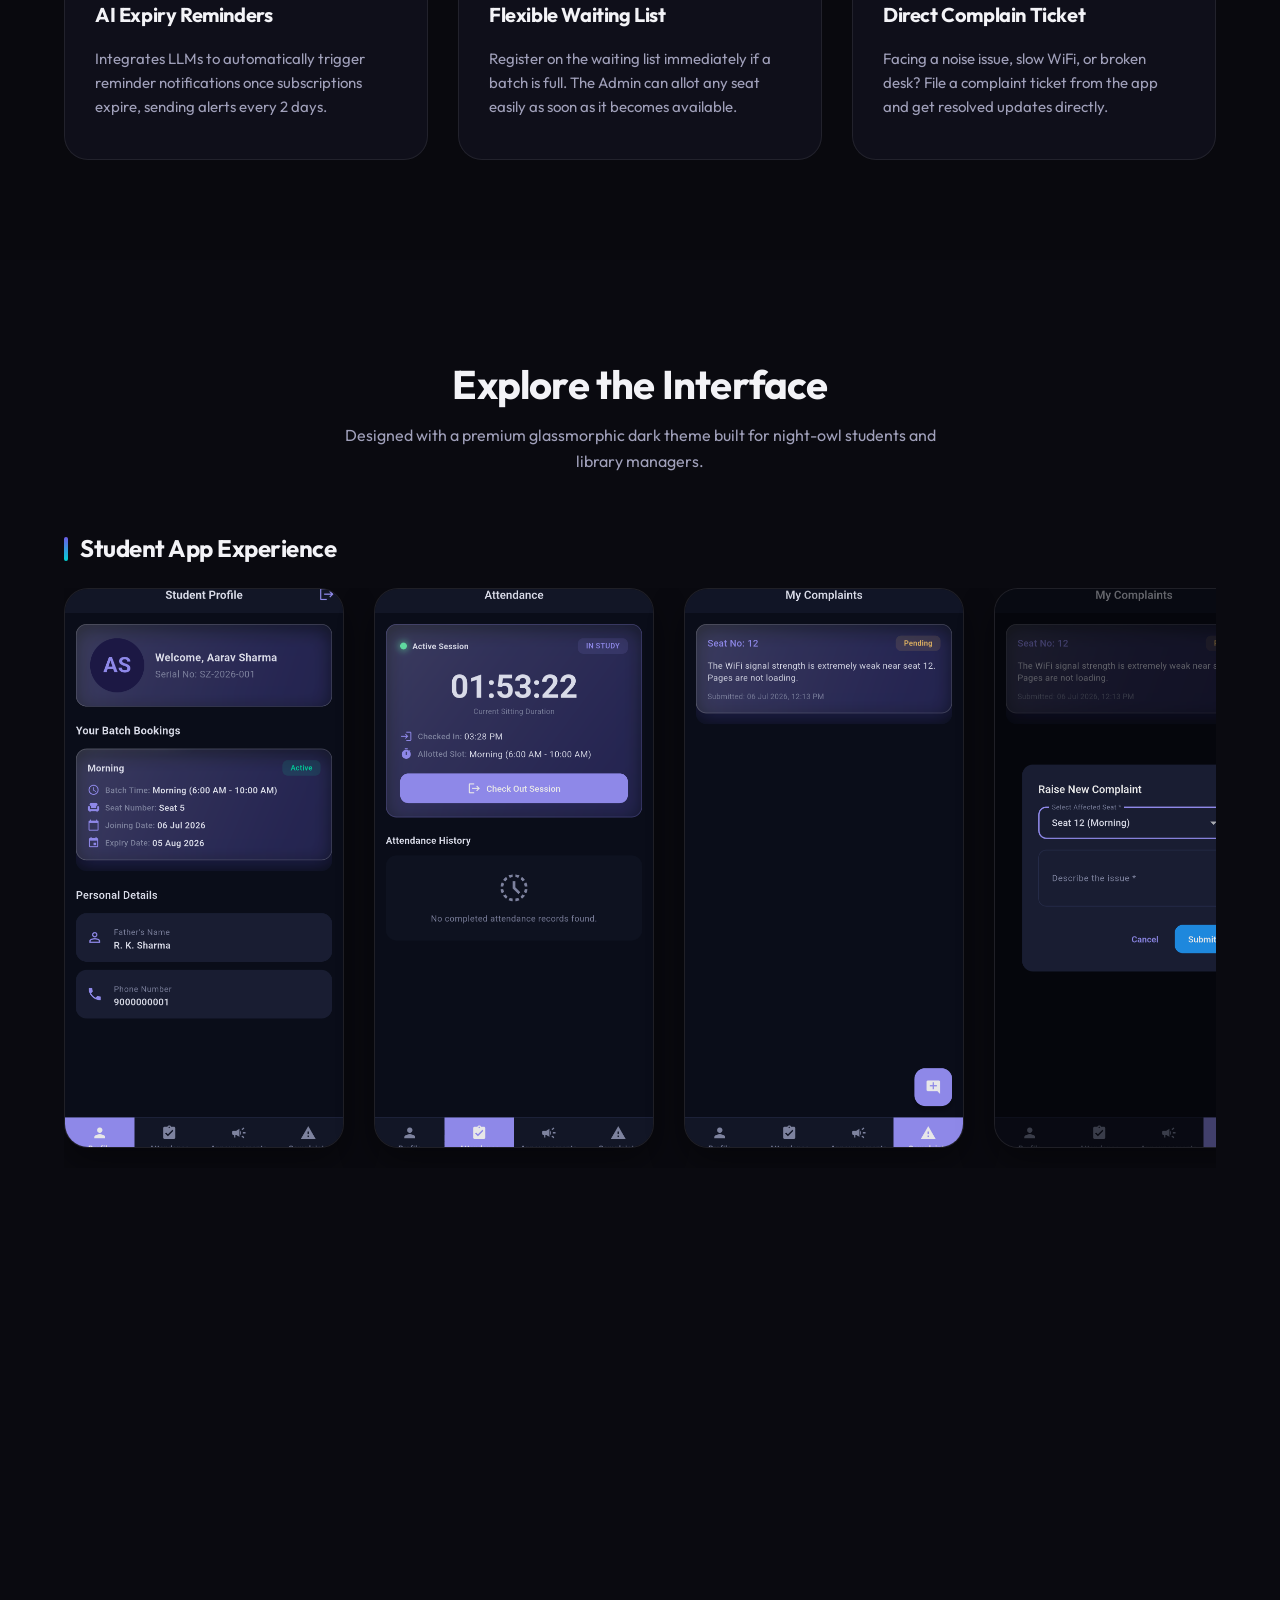
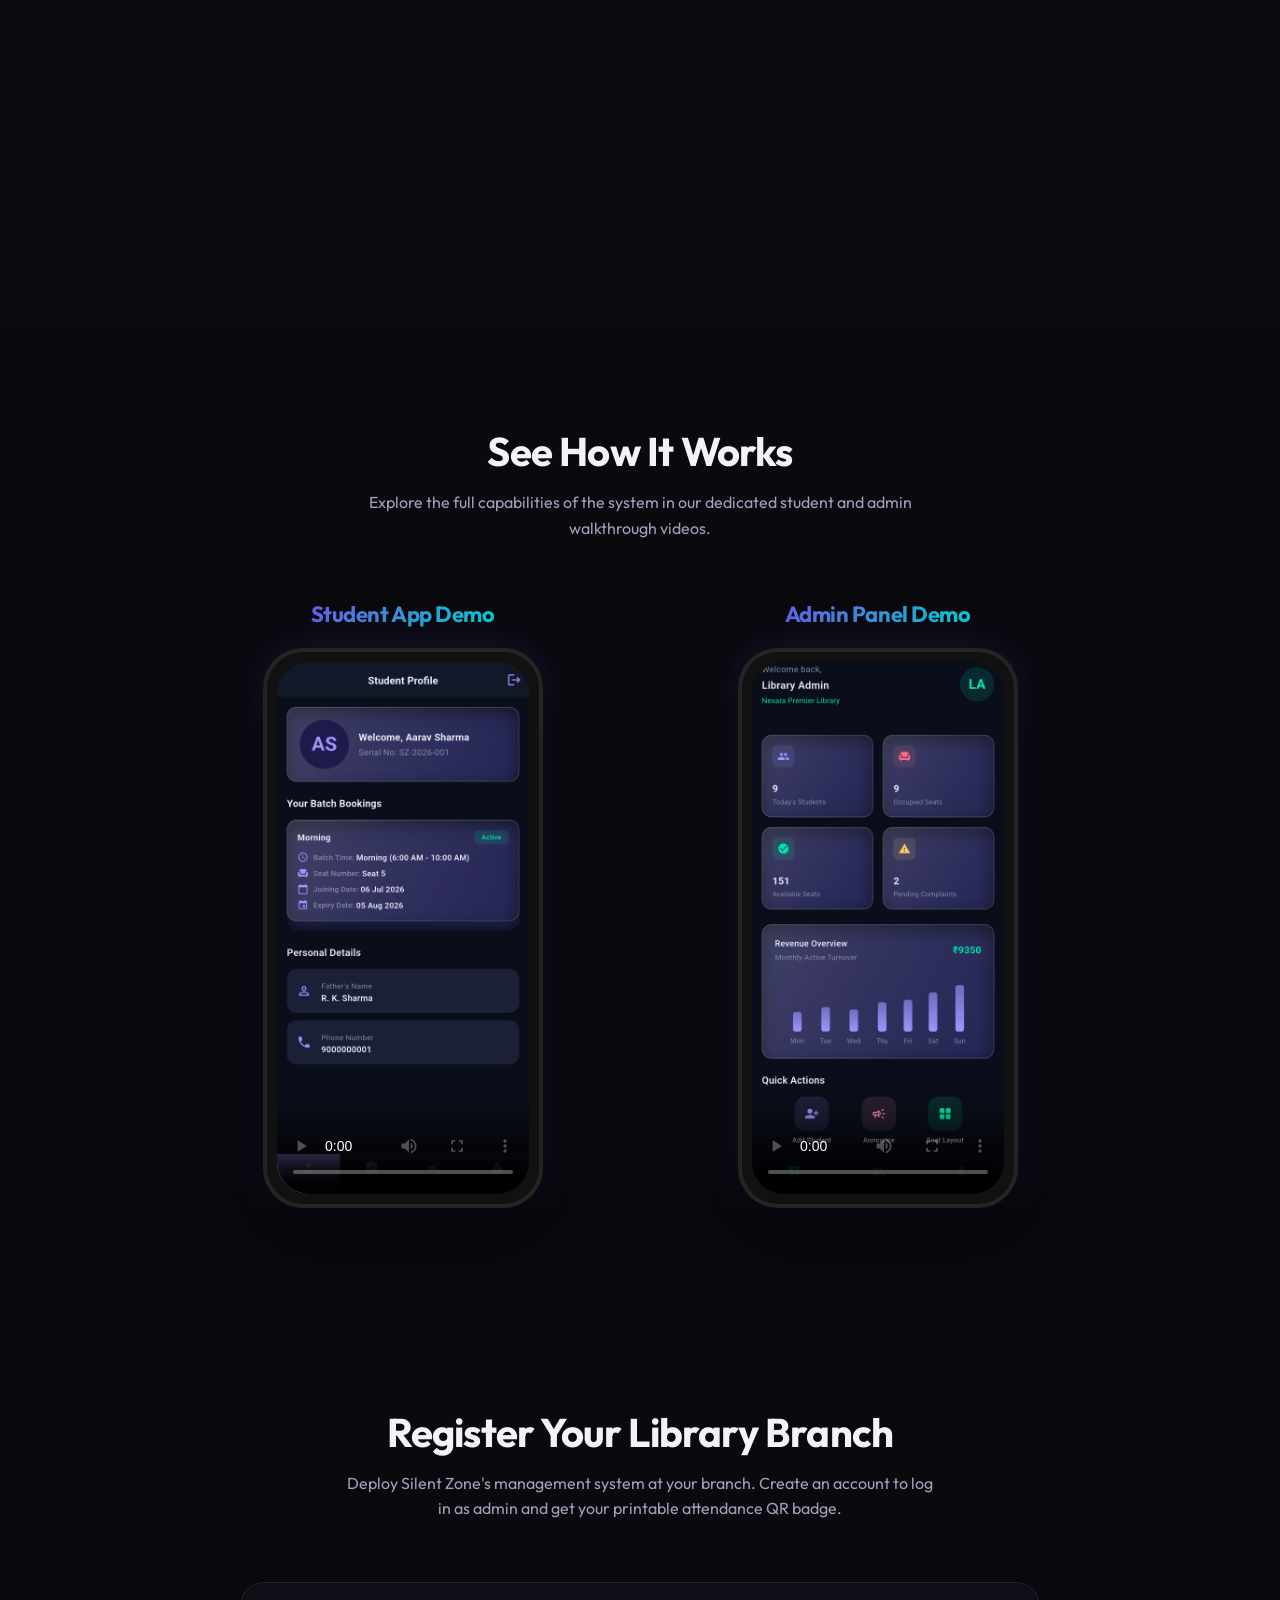
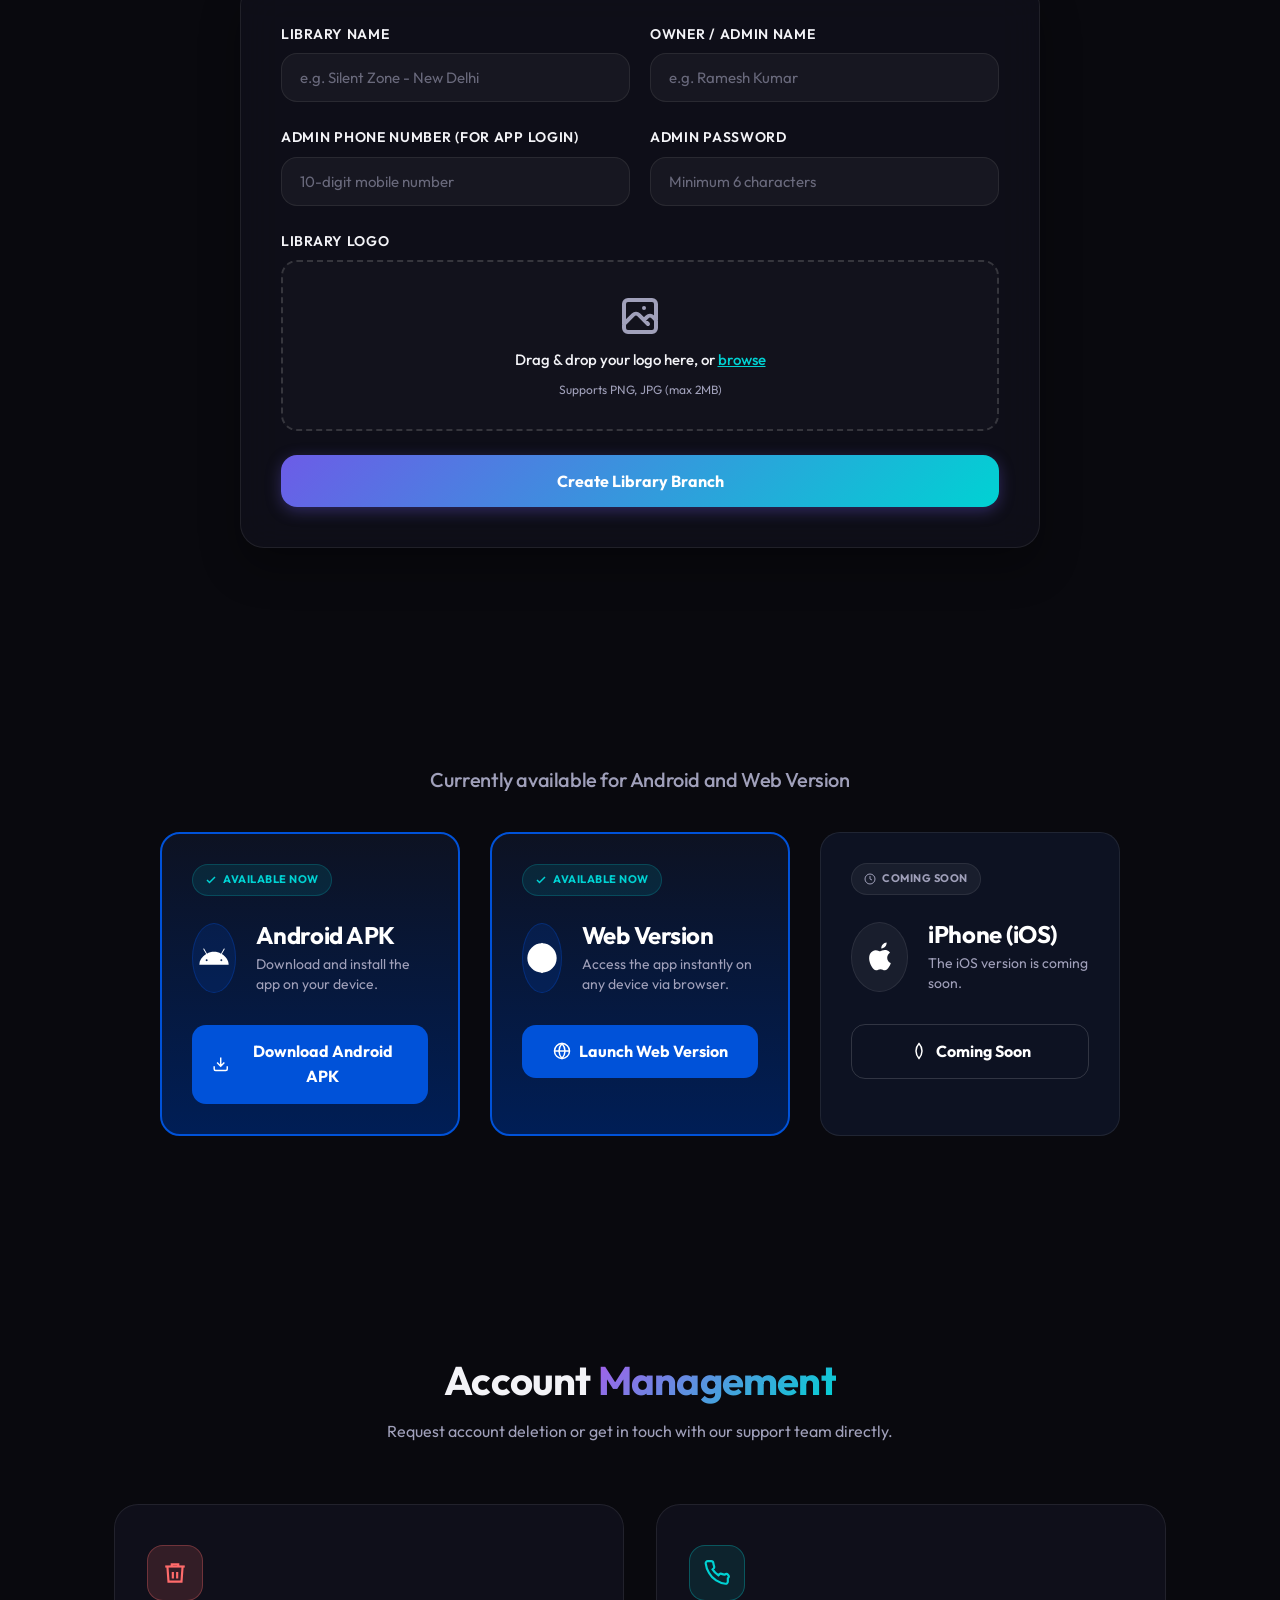
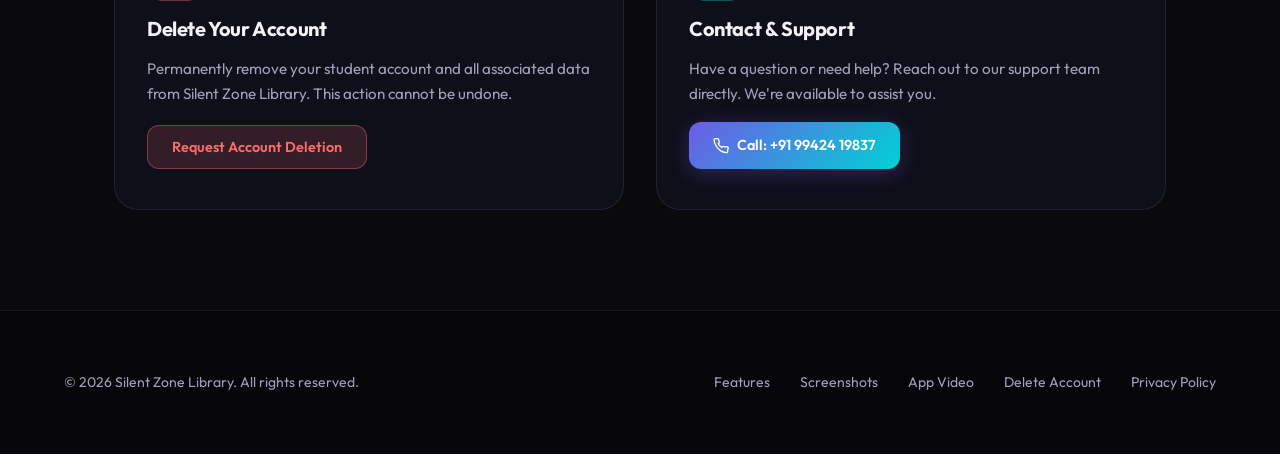
==== commit 03ba7a4d: "Add deployment test1" ====
--- a/index.html
+++ b/index.html
@@ -22,7 +22,7 @@
                 Silent Zone Library
             </a>
             <nav>
-                <a href="#features">Features</a>
+                <a href="#features">Feature</a>
                 <a href="#screenshots">Screenshots</a>
                 <a href="#video">App Video</a>
                 <a href="#register">Register Library</a>
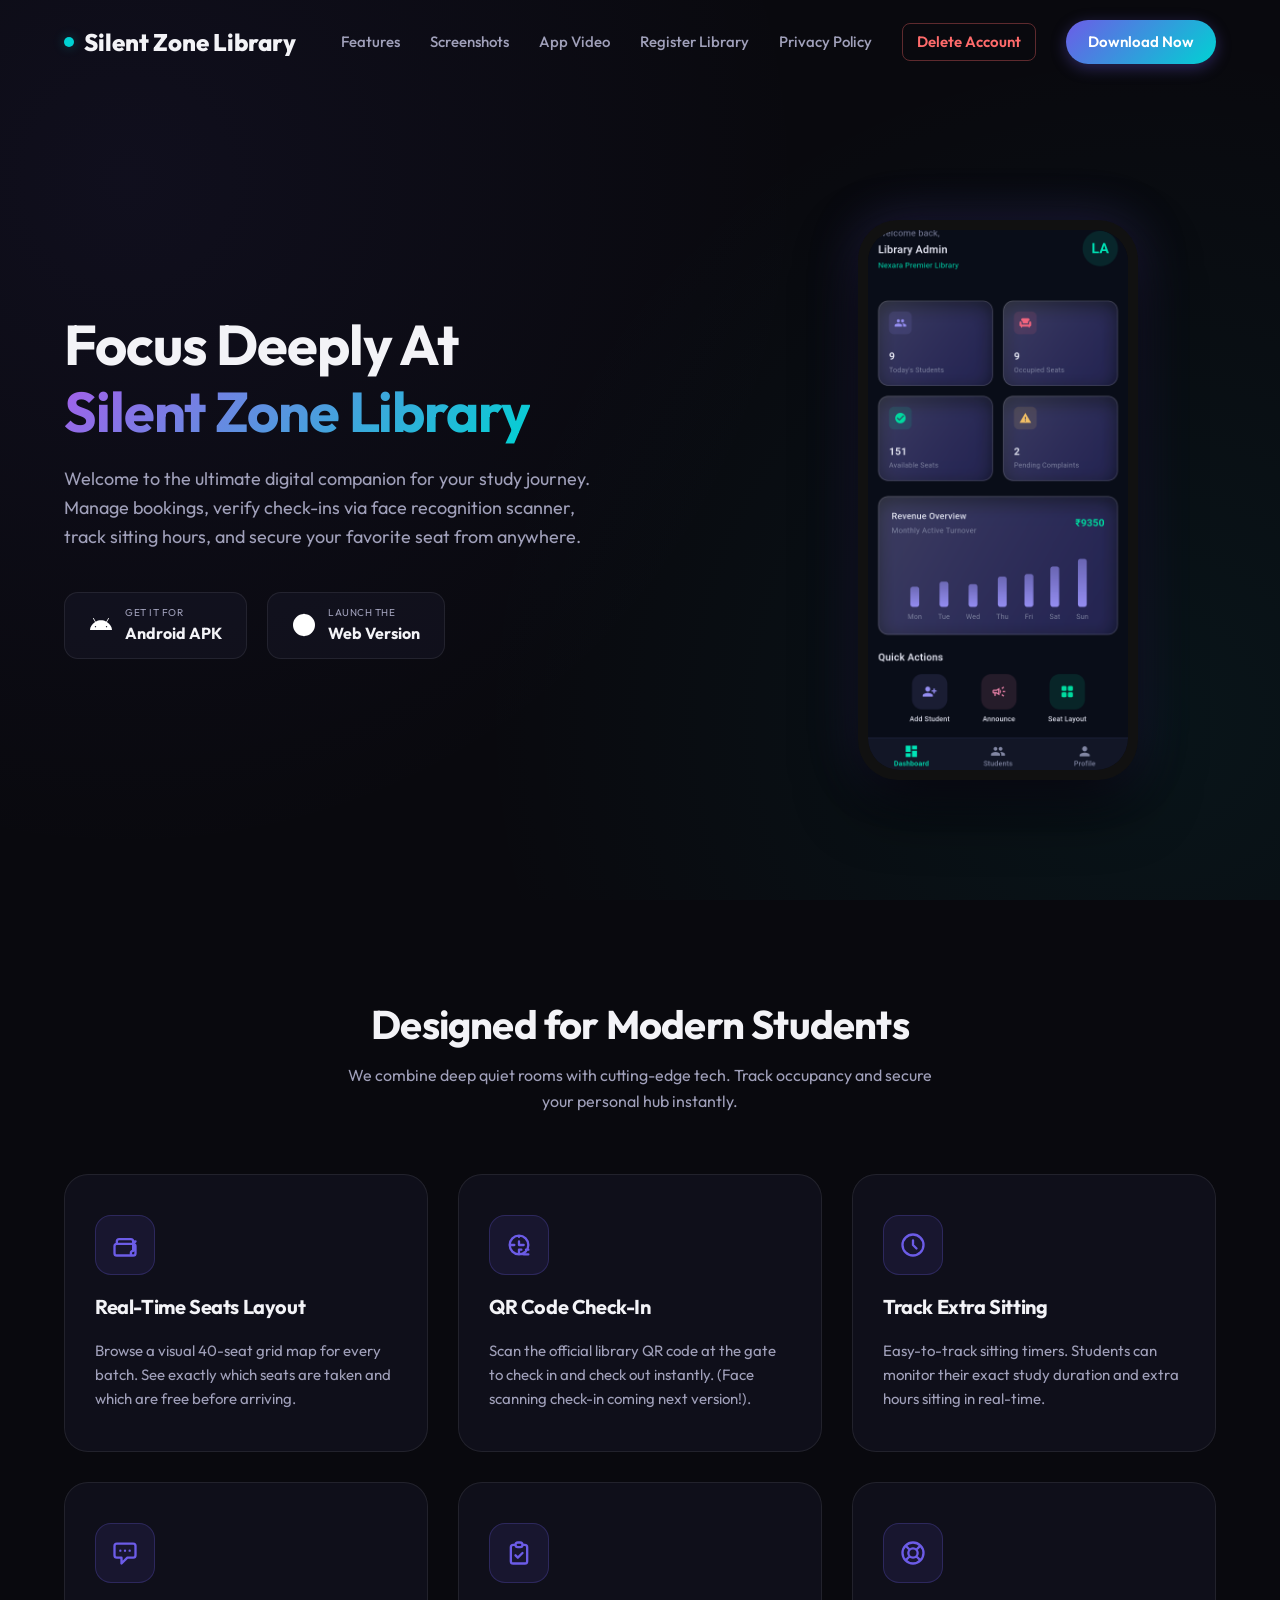
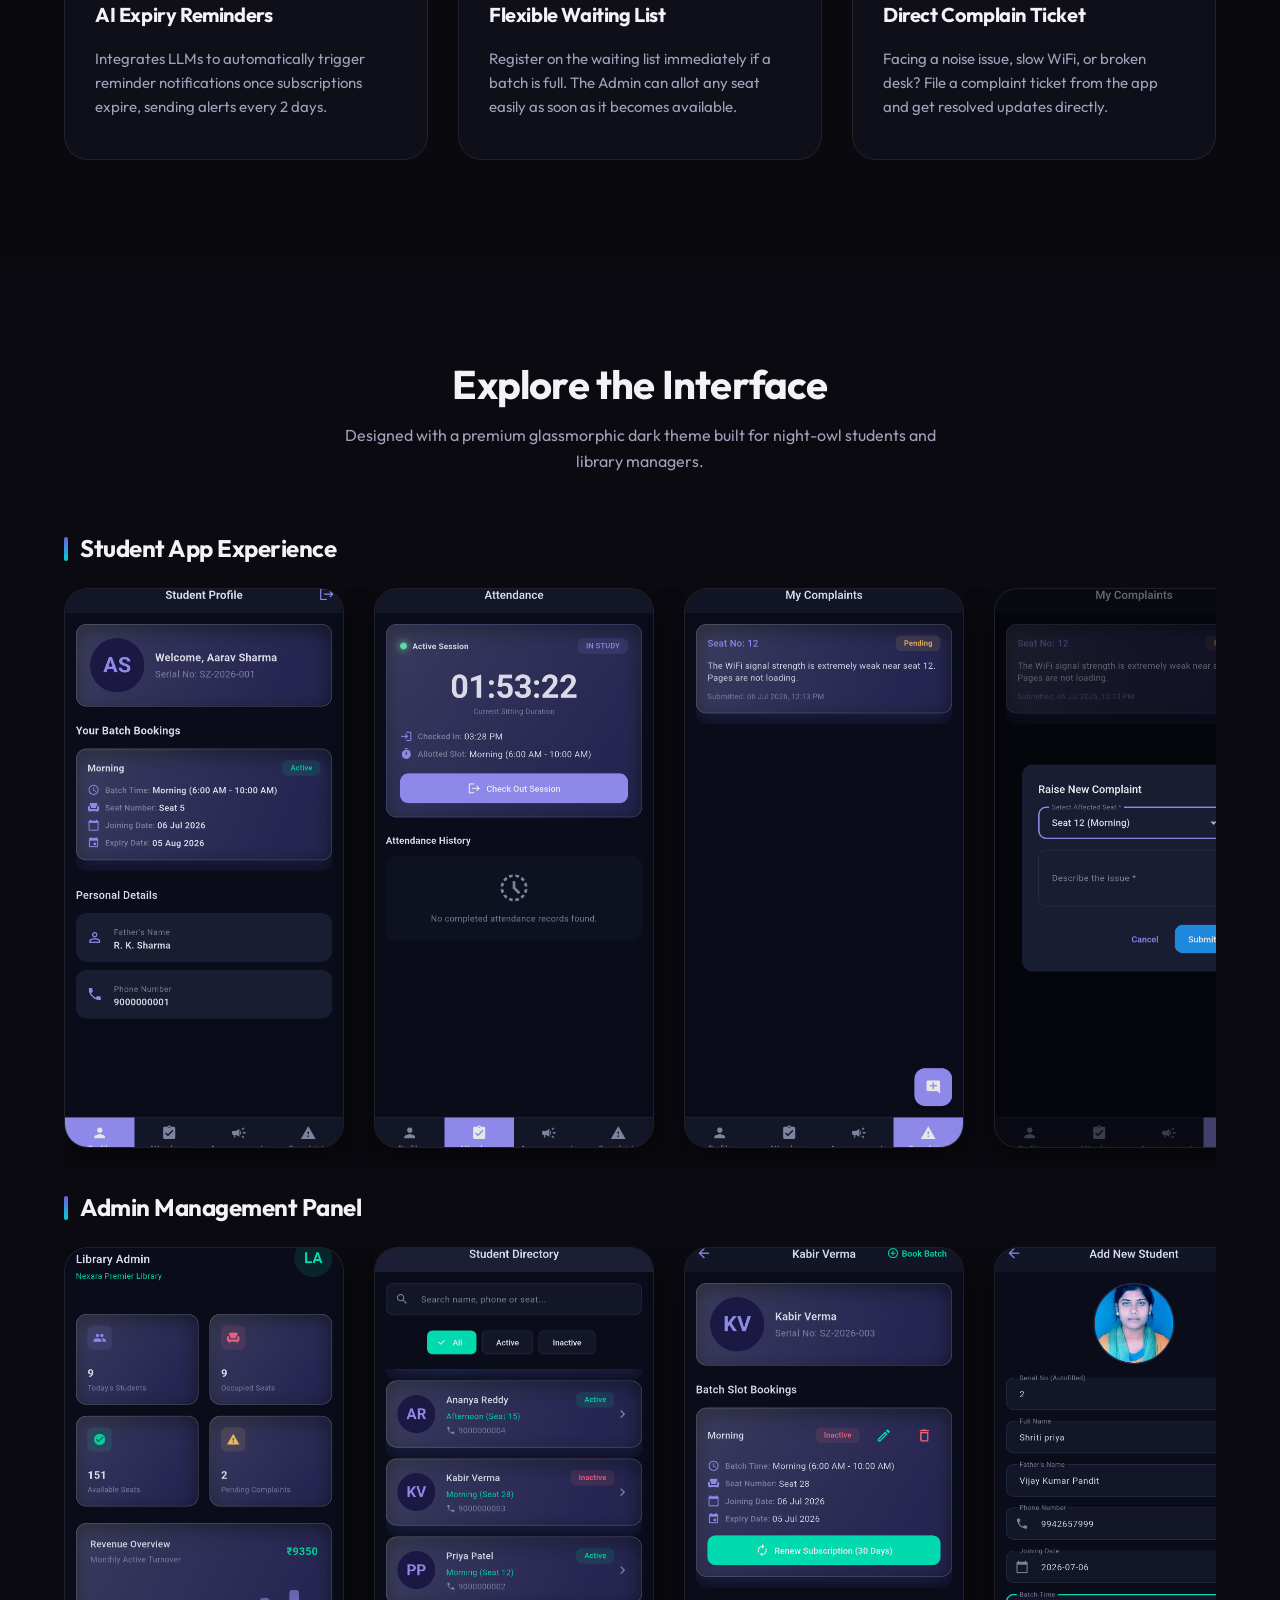
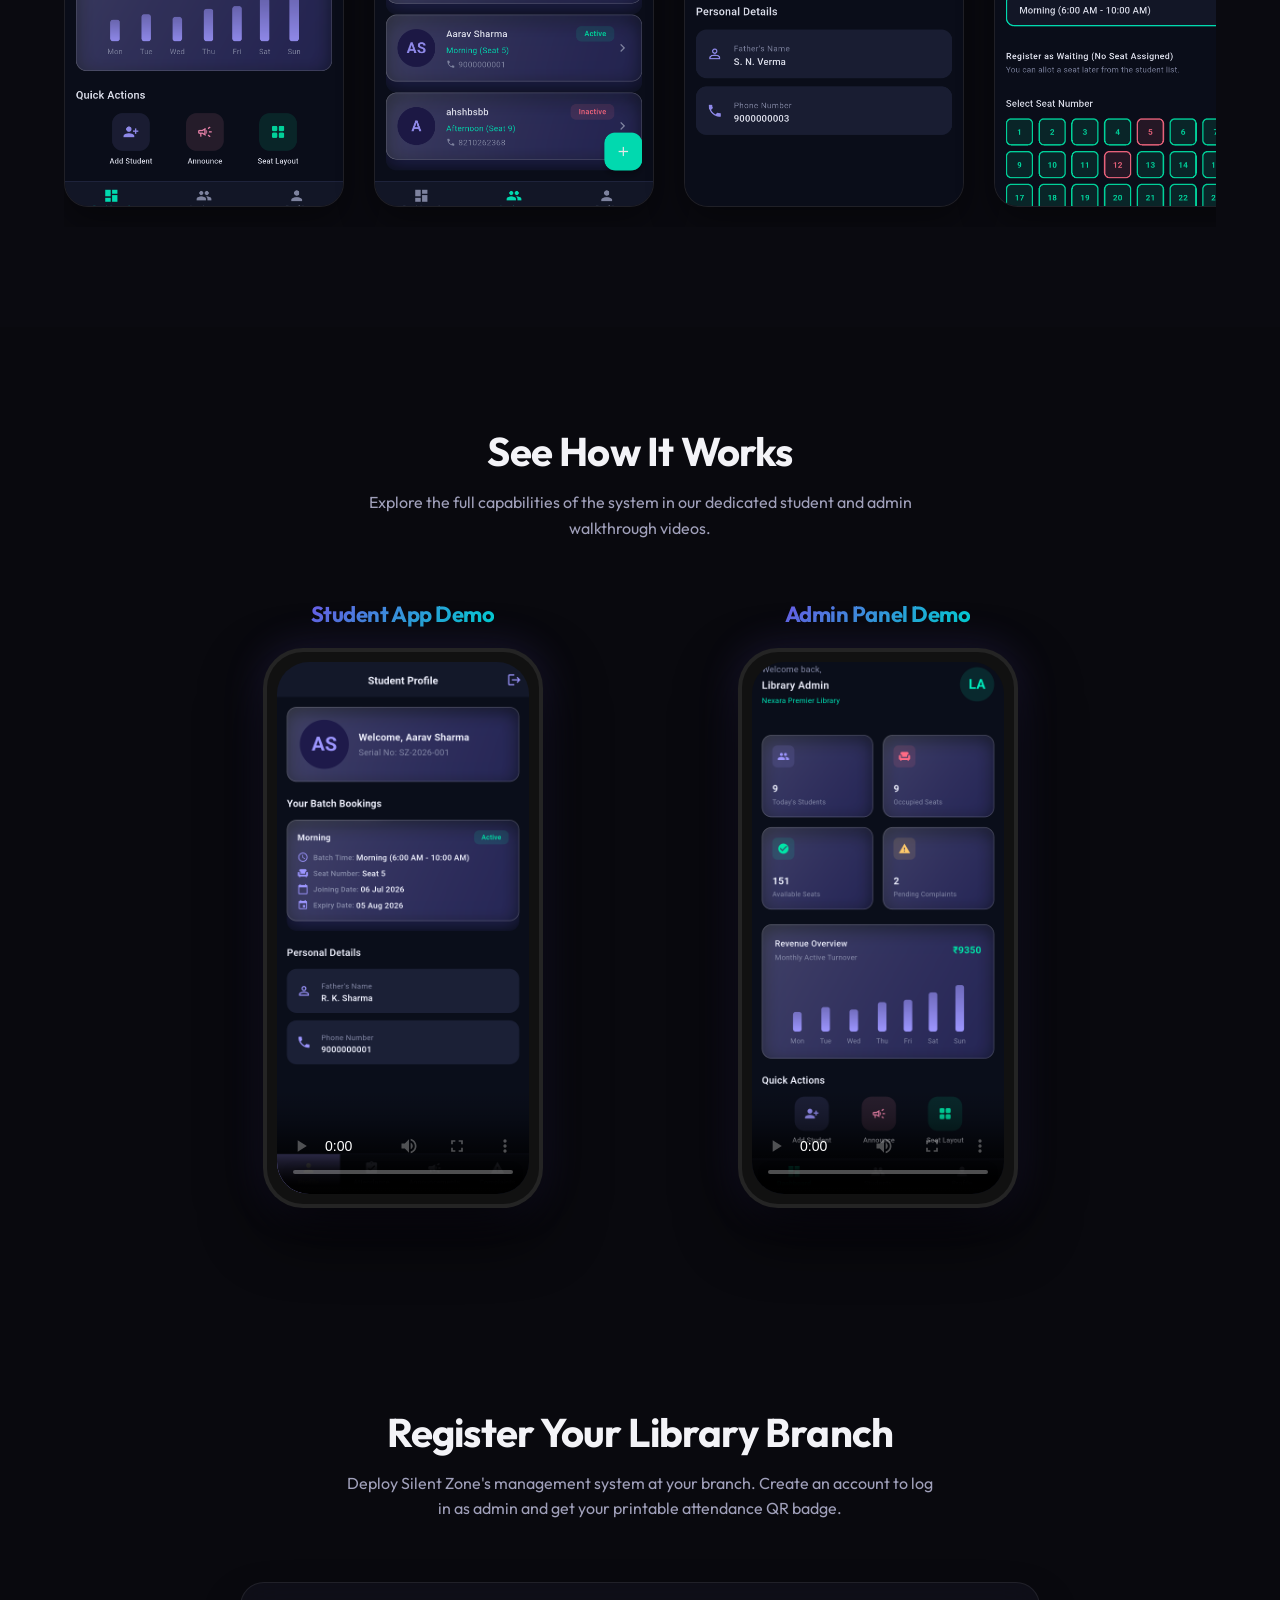
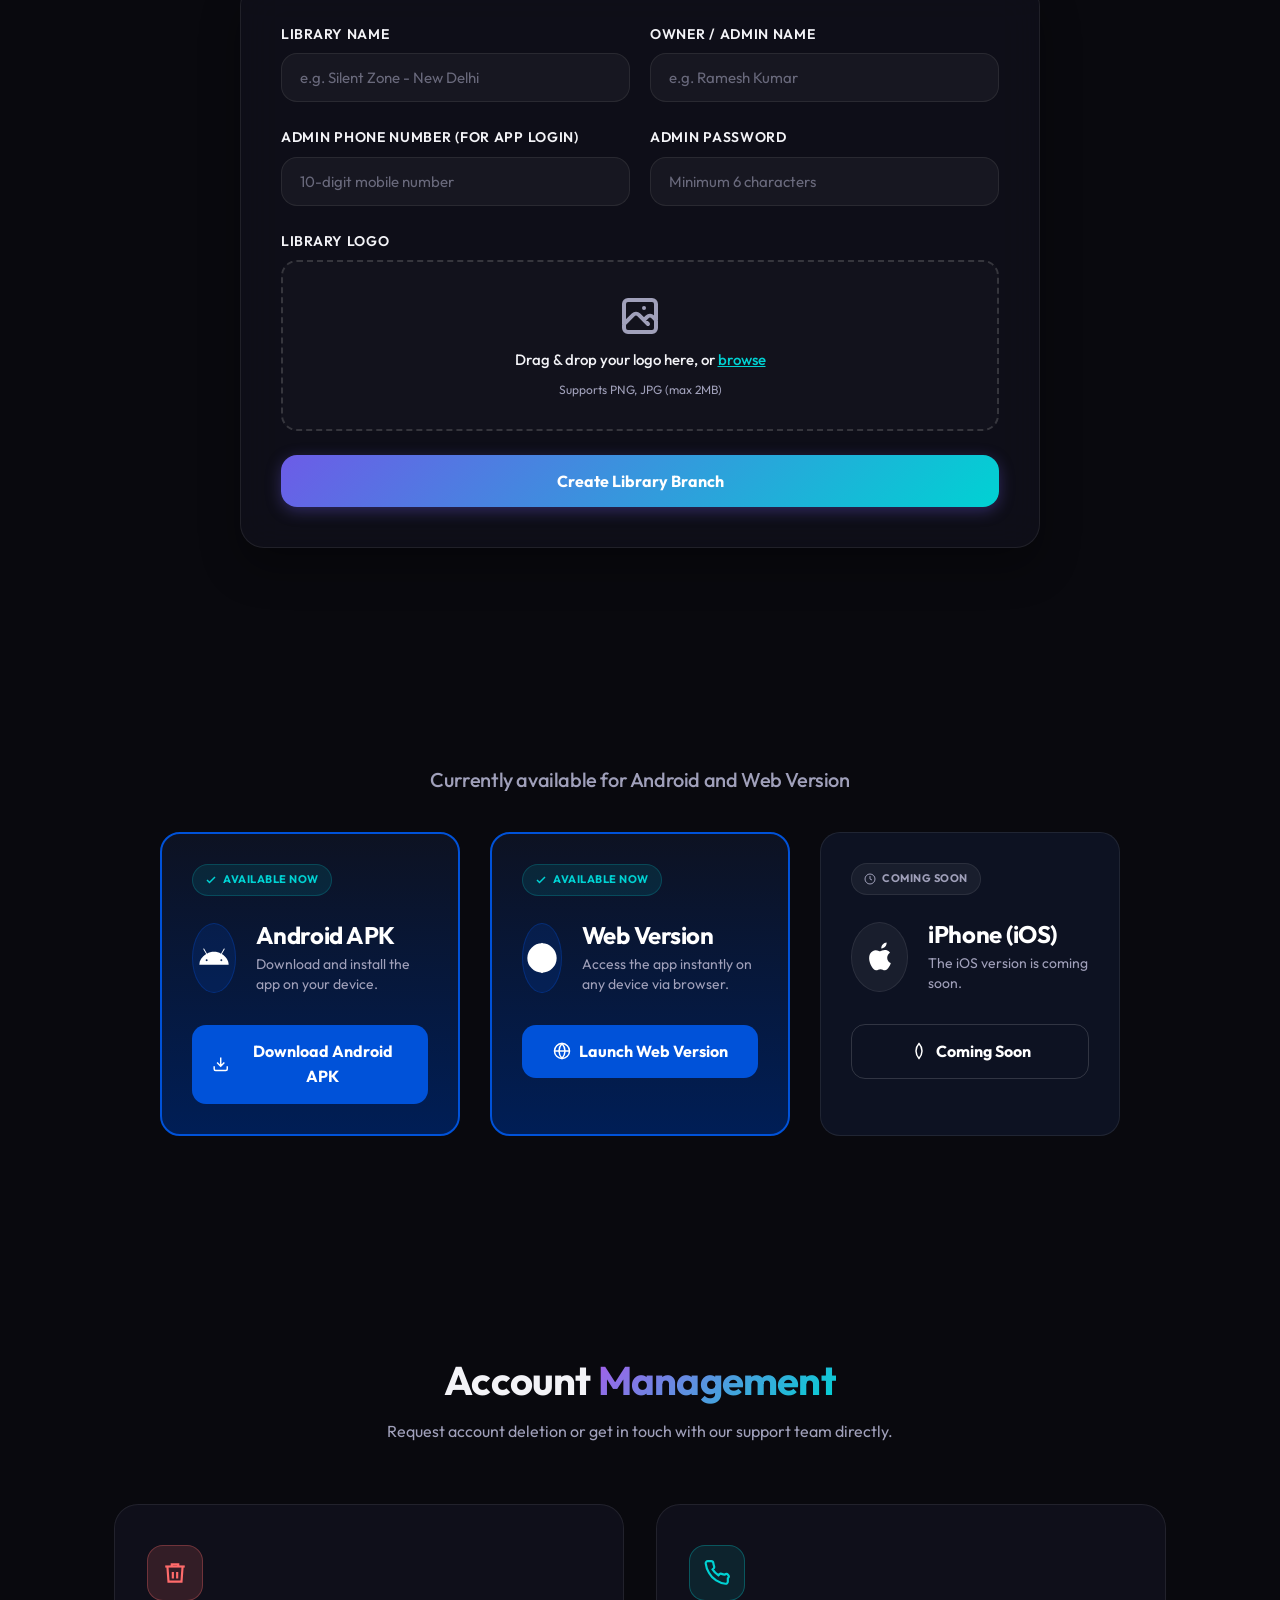
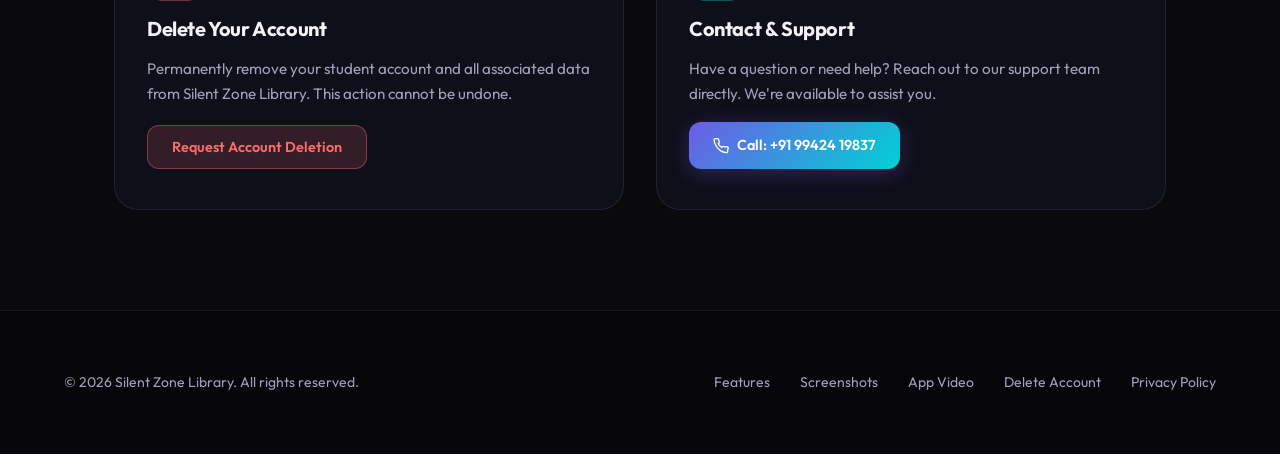
==== commit dfed858b: "Correct 'Feature' to 'Features' in navigation" ====
--- a/index.html
+++ b/index.html
@@ -22,7 +22,7 @@
                 Silent Zone Library
             </a>
             <nav>
-                <a href="#features">Feature</a>
+                <a href="#features">Features</a>
                 <a href="#screenshots">Screenshots</a>
                 <a href="#video">App Video</a>
                 <a href="#register">Register Library</a>
